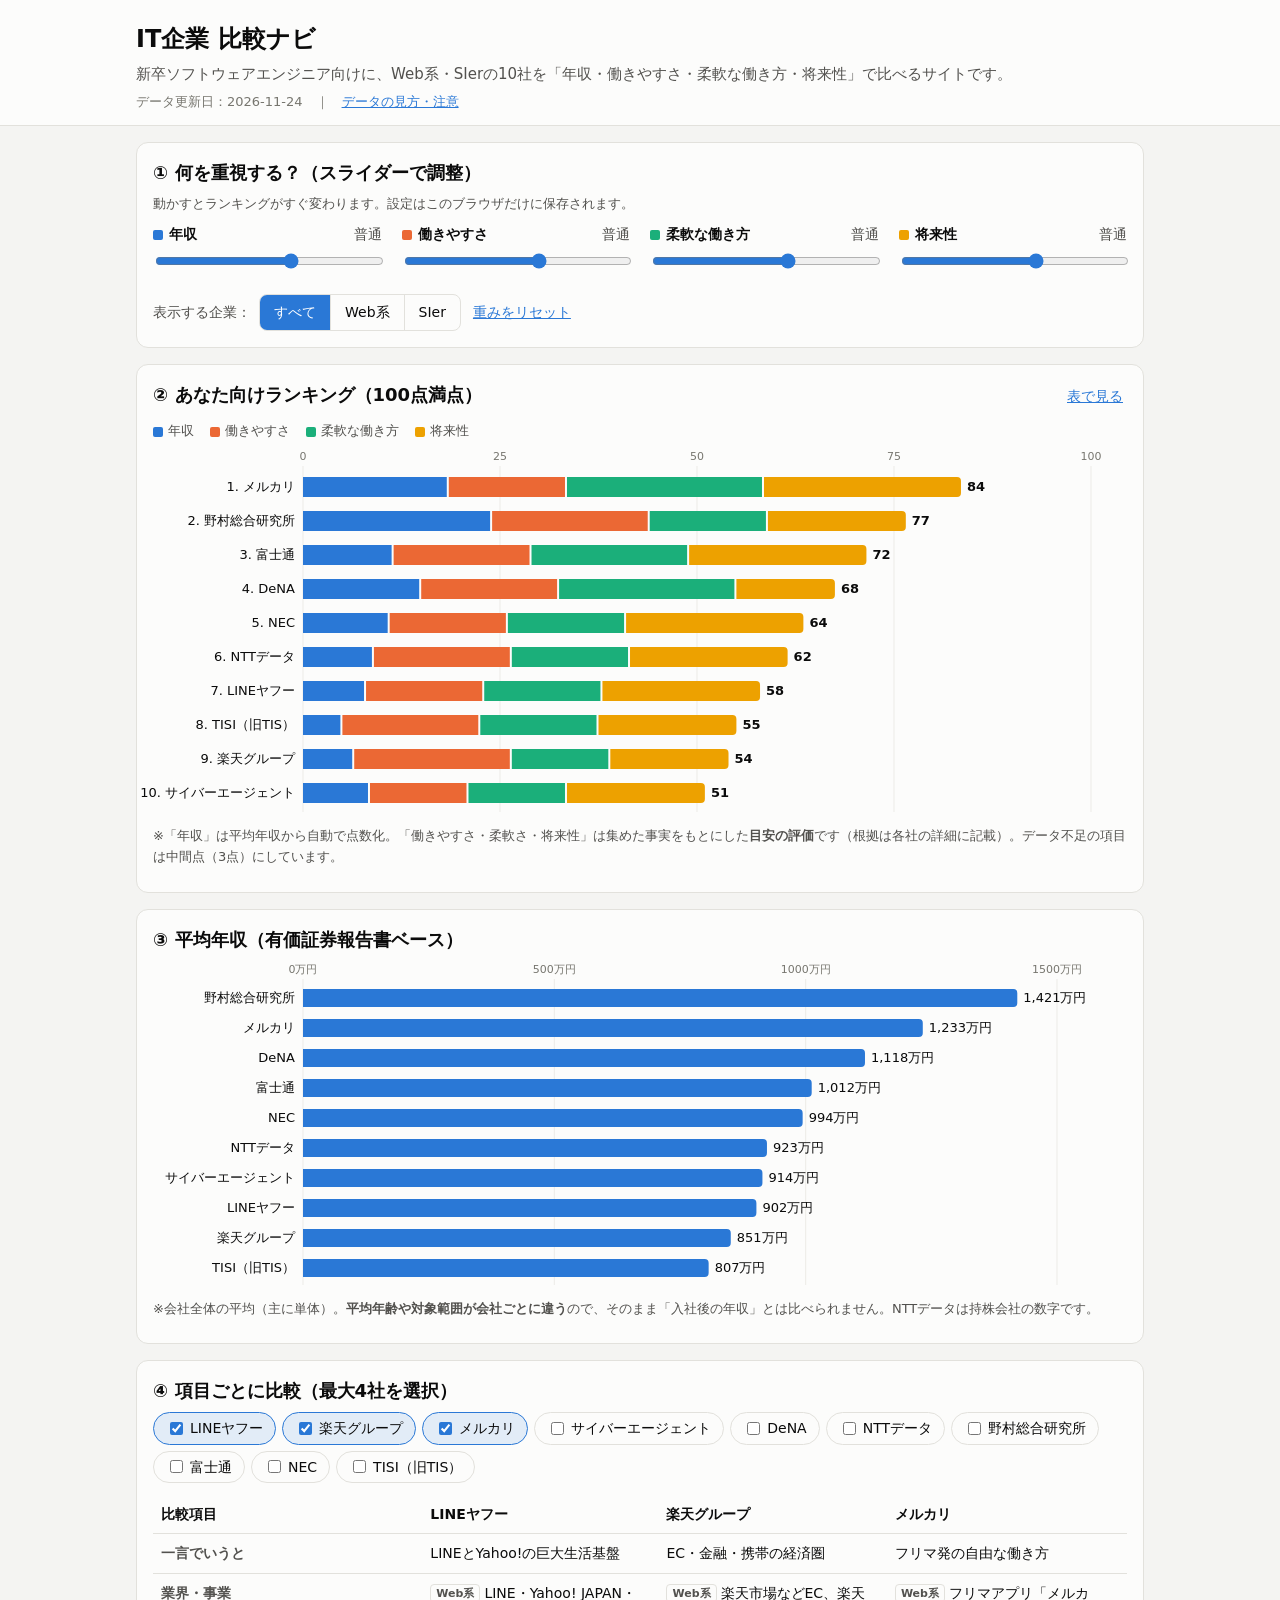
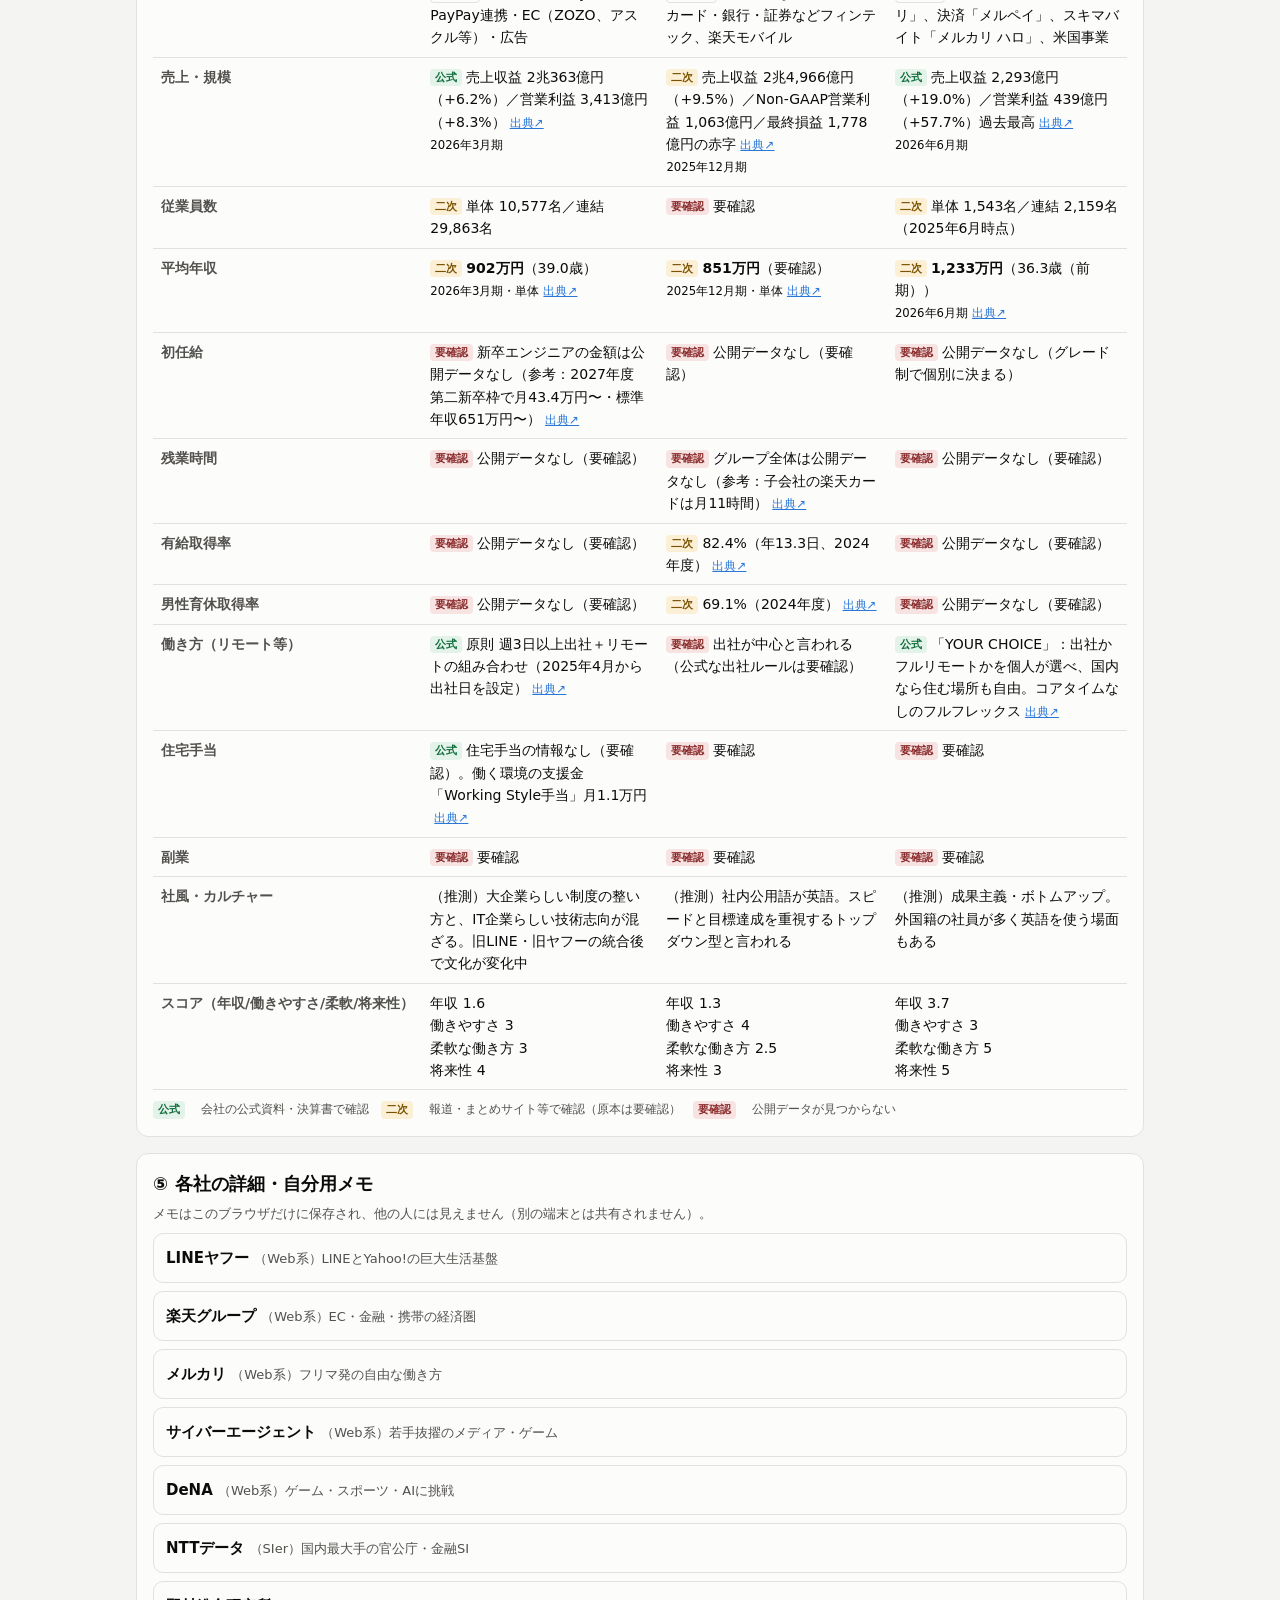
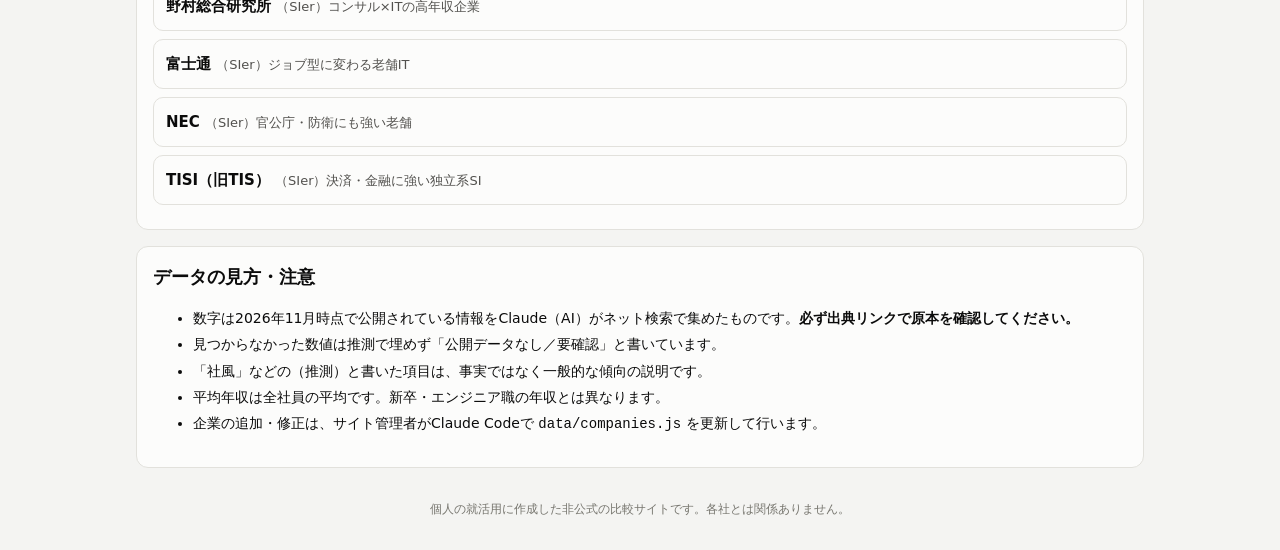
==== index.html @ 46dc37c7 "IT企業比較サイトを追加（10社の初期データ付き） Co-Authored-By: Claude Opus 5.5 <noreply@anthropic.com> Claude-Session: ht" ====
<!DOCTYPE html>
<html lang="ja">
<head>
<meta charset="UTF-8">
<meta name="viewport" content="width=device-width, initial-scale=1">
<meta name="robots" content="noindex, nofollow">
<title>IT企業 比較ナビ（新卒エンジニア向け）</title>
<link rel="stylesheet" href="style.css">
</head>
<body>
<div class="viz-root">
<header class="site-header">
  <div class="wrap">
    <h1>IT企業 比較ナビ</h1>
    <p class="lead">新卒ソフトウェアエンジニア向けに、Web系・SIerの10社を「年収・働きやすさ・柔軟な働き方・将来性」で比べるサイトです。</p>
    <p class="meta">データ更新日：<span id="updated"></span>　｜　<a href="#about">データの見方・注意</a></p>
  </div>
</header>

<main class="wrap">
  <!-- 重視項目 -->
  <section class="panel" aria-labelledby="h-weights">
    <h2 id="h-weights">① 何を重視する？（スライダーで調整）</h2>
    <p class="hint">動かすとランキングがすぐ変わります。設定はこのブラウザだけに保存されます。</p>
    <div class="controls">
      <div id="weights" class="weights"></div>
      <div class="filter-row">
        <span class="filter-label">表示する企業：</span>
        <div class="seg" role="group" aria-label="業界で絞り込み" id="typeFilter">
          <button data-type="all" aria-pressed="true">すべて</button>
          <button data-type="Web系" aria-pressed="false">Web系</button>
          <button data-type="SIer" aria-pressed="false">SIer</button>
        </div>
        <button id="resetWeights" class="link-btn">重みをリセット</button>
      </div>
    </div>
  </section>

  <!-- ランキング -->
  <section class="panel" aria-labelledby="h-rank">
    <div class="panel-head">
      <h2 id="h-rank">② あなた向けランキング（100点満点）</h2>
      <button class="link-btn" id="toggleRankTable" aria-expanded="false">表で見る</button>
    </div>
    <div class="legend" id="rankLegend"></div>
    <div id="rankChart" class="chart"></div>
    <div id="rankTable" class="table-scroll" hidden></div>
    <p class="note">※「年収」は平均年収から自動で点数化。「働きやすさ・柔軟さ・将来性」は集めた事実をもとにした<strong>目安の評価</strong>です（根拠は各社の詳細に記載）。データ不足の項目は中間点（3点）にしています。</p>
  </section>

  <!-- 平均年収グラフ -->
  <section class="panel" aria-labelledby="h-salary">
    <h2 id="h-salary">③ 平均年収（有価証券報告書ベース）</h2>
    <div id="salaryChart" class="chart"></div>
    <p class="note">※会社全体の平均（主に単体）。<strong>平均年齢や対象範囲が会社ごとに違う</strong>ので、そのまま「入社後の年収」とは比べられません。NTTデータは持株会社の数字です。</p>
  </section>

  <!-- 比較表 -->
  <section class="panel" aria-labelledby="h-compare">
    <h2 id="h-compare">④ 項目ごとに比較（最大4社を選択）</h2>
    <div id="picker" class="picker"></div>
    <div id="compareTable" class="table-scroll"></div>
    <div class="badges-legend">
      <span class="badge official">公式</span>会社の公式資料・決算書で確認
      <span class="badge secondary">二次</span>報道・まとめサイト等で確認（原本は要確認）
      <span class="badge unknown">要確認</span>公開データが見つからない
    </div>
  </section>

  <!-- 各社詳細 -->
  <section class="panel" aria-labelledby="h-detail">
    <h2 id="h-detail">⑤ 各社の詳細・自分用メモ</h2>
    <p class="hint">メモはこのブラウザだけに保存され、他の人には見えません（別の端末とは共有されません）。</p>
    <div id="details"></div>
  </section>

  <section class="panel" id="about" aria-labelledby="h-about">
    <h2 id="h-about">データの見方・注意</h2>
    <ul class="about-list">
      <li>数字は2026年11月時点で公開されている情報をClaude（AI）がネット検索で集めたものです。<strong>必ず出典リンクで原本を確認してください。</strong></li>
      <li>見つからなかった数値は推測で埋めず「公開データなし／要確認」と書いています。</li>
      <li>「社風」などの（推測）と書いた項目は、事実ではなく一般的な傾向の説明です。</li>
      <li>平均年収は全社員の平均です。新卒・エンジニア職の年収とは異なります。</li>
      <li>企業の追加・修正は、サイト管理者がClaude Codeで <code>data/companies.js</code> を更新して行います。</li>
    </ul>
  </section>
</main>

<footer class="site-footer"><div class="wrap">個人の就活用に作成した非公式の比較サイトです。各社とは関係ありません。</div></footer>
<div id="tooltip" class="tooltip" role="tooltip" hidden></div>
</div>
<script src="data/companies.js"></script>
<script src="app.js"></script>
</body>
</html>
---- style.css ----
.viz-root {
  color-scheme: light;
  --page: #f4f4f2;
  --surface-1: #fcfcfb;
  --border: #e2e1dc;
  --grid: #ecebe7;
  --text-primary: #0b0b0b;
  --text-secondary: #52514e;
  --text-muted: #77766f;
  --accent: #2a78d6;
  --series-1: #2a78d6;
  --series-2: #eb6834;
  --series-3: #1baf7a;
  --series-4: #eda100;
  --official: #0f6b3a; --official-bg: #e3f3e9;
  --secondary: #7a5200; --secondary-bg: #fbf0d6;
  --unknown: #8a2b2b; --unknown-bg: #f8e3e3;
}
@media (prefers-color-scheme: dark) {
  .viz-root {
    color-scheme: dark;
    --page: #121211;
    --surface-1: #1a1a19;
    --border: #33332f;
    --grid: #2a2a27;
    --text-primary: #f0efec;
    --text-secondary: #c3c2b7;
    --text-muted: #9a998f;
    --accent: #5598e7;
    --series-1: #3987e5;
    --series-2: #d95926;
    --series-3: #199e70;
    --series-4: #c98500;
    --official: #7fd6a3; --official-bg: #173323;
    --secondary: #f0c35e; --secondary-bg: #3a2e12;
    --unknown: #f09a9a; --unknown-bg: #3b1c1c;
  }
}
* { box-sizing: border-box; }
html, body { margin: 0; }
body { font-family: system-ui, -apple-system, "Hiragino Sans", "Noto Sans JP", "Yu Gothic", sans-serif; }
.viz-root { background: var(--page); color: var(--text-primary); min-height: 100vh; line-height: 1.6; font-size: 15px; }
a { color: var(--accent); }
.wrap { max-width: 1040px; margin: 0 auto; padding: 0 16px; }
.site-header { background: var(--surface-1); border-bottom: 1px solid var(--border); padding: 20px 0 12px; }
.site-header h1 { margin: 0 0 4px; font-size: 24px; }
.lead { margin: 0; color: var(--text-secondary); }
.meta { margin: 6px 0 0; font-size: 13px; color: var(--text-muted); }
.panel { background: var(--surface-1); border: 1px solid var(--border); border-radius: 12px; padding: 16px; margin: 16px 0; }
.panel h2 { font-size: 18px; margin: 0 0 6px; }
.panel-head { display: flex; justify-content: space-between; align-items: baseline; gap: 8px; flex-wrap: wrap; }
.hint, .note { font-size: 13px; color: var(--text-secondary); margin: 4px 0 8px; }
.note { margin-top: 10px; }

.weights { display: grid; grid-template-columns: repeat(auto-fit, minmax(210px, 1fr)); gap: 10px 20px; }
.weight label { display: flex; justify-content: space-between; font-size: 14px; font-weight: 600; }
.weight .swatch { display: inline-block; width: 10px; height: 10px; border-radius: 2px; margin-right: 6px; vertical-align: middle; }
.weight input[type=range] { width: 100%; accent-color: var(--accent); min-height: 28px; }
.weight output { color: var(--text-secondary); font-weight: 400; }
.filter-row { display: flex; align-items: center; flex-wrap: wrap; gap: 8px; margin-top: 12px; }
.filter-label { font-size: 14px; color: var(--text-secondary); }
.seg { display: inline-flex; border: 1px solid var(--border); border-radius: 8px; overflow: hidden; }
.seg button { border: 0; background: transparent; color: var(--text-primary); padding: 6px 14px; font: inherit; font-size: 14px; cursor: pointer; min-height: 32px; }
.seg button + button { border-left: 1px solid var(--border); }
.seg button[aria-pressed=true] { background: var(--accent); color: #fff; }
.link-btn { background: none; border: 0; color: var(--accent); font: inherit; font-size: 14px; cursor: pointer; text-decoration: underline; padding: 4px; }

.legend { display: flex; flex-wrap: wrap; gap: 4px 16px; font-size: 13px; color: var(--text-secondary); margin: 6px 0; }
.legend span i { display: inline-block; width: 10px; height: 10px; border-radius: 2px; margin-right: 5px; vertical-align: middle; }
.chart svg { display: block; width: 100%; height: auto; overflow: visible; }
.chart text { fill: var(--text-primary); font-size: 13px; }
.chart .muted { fill: var(--text-secondary); }
.chart .axis { fill: var(--text-muted); font-size: 11px; }
.chart .gridline { stroke: var(--grid); stroke-width: 1; }
.chart .hit { fill: transparent; cursor: default; }
.chart .row:hover .hit, .chart .row.active .hit { fill: var(--grid); opacity: .6; }

.tooltip { position: fixed; z-index: 10; pointer-events: none; background: var(--surface-1); color: var(--text-primary); border: 1px solid var(--border); border-radius: 8px; padding: 8px 10px; font-size: 13px; box-shadow: 0 4px 16px rgba(0,0,0,.15); max-width: 280px; }
.tooltip .t-title { font-weight: 700; margin-bottom: 4px; }
.tooltip .t-row { display: flex; justify-content: space-between; gap: 14px; }
.tooltip .t-row i { display: inline-block; width: 8px; height: 8px; border-radius: 2px; margin-right: 5px; }

.table-scroll { overflow-x: auto; -webkit-overflow-scrolling: touch; }
table { border-collapse: collapse; width: 100%; font-size: 14px; }
th, td { border-bottom: 1px solid var(--border); padding: 8px; text-align: left; vertical-align: top; }
thead th { position: sticky; top: 0; background: var(--surface-1); }
th[scope=row] { white-space: nowrap; color: var(--text-secondary); font-weight: 600; background: var(--surface-1); position: sticky; left: 0; }
.compare-table td { min-width: 180px; }
td.num { text-align: right; font-variant-numeric: tabular-nums; }

.picker { display: flex; flex-wrap: wrap; gap: 6px; margin: 6px 0 12px; }
.picker label { border: 1px solid var(--border); border-radius: 999px; padding: 4px 12px; font-size: 14px; cursor: pointer; user-select: none; min-height: 32px; display: inline-flex; align-items: center; gap: 4px; }
.picker input { accent-color: var(--accent); }
.picker label.on { border-color: var(--accent); background: color-mix(in srgb, var(--accent) 12%, transparent); }

.badge { display: inline-block; font-size: 11px; font-weight: 700; border-radius: 4px; padding: 0 5px; margin-right: 4px; vertical-align: 1px; white-space: nowrap; }
.badge.official { color: var(--official); background: var(--official-bg); }
.badge.secondary { color: var(--secondary); background: var(--secondary-bg); }
.badge.type { color: var(--text-secondary); border: 1px solid var(--border); }
.badge.unknown { color: var(--unknown); background: var(--unknown-bg); }
.badges-legend { font-size: 12px; color: var(--text-secondary); margin-top: 10px; display: flex; flex-wrap: wrap; gap: 4px 12px; align-items: center; }
.src { font-size: 12px; margin-left: 4px; white-space: nowrap; }

details.company { border: 1px solid var(--border); border-radius: 10px; margin: 8px 0; }
details.company summary { cursor: pointer; padding: 12px; font-weight: 700; display: flex; justify-content: space-between; gap: 8px; flex-wrap: wrap; }
details.company summary .sub { font-weight: 400; color: var(--text-secondary); font-size: 13px; }
.company-body { padding: 0 12px 12px; }
.company-body h3 { font-size: 15px; margin: 12px 0 4px; }
.company-body dl { display: grid; grid-template-columns: 9em 1fr; gap: 4px 12px; margin: 0; font-size: 14px; }
.company-body dt { color: var(--text-secondary); font-weight: 600; }
.company-body dd { margin: 0; }
.score-reasons li { font-size: 14px; }
.memo textarea { width: 100%; min-height: 90px; font: inherit; font-size: 14px; padding: 8px; border-radius: 8px; border: 1px solid var(--border); background: var(--page); color: var(--text-primary); }
.memo .saved { font-size: 12px; color: var(--text-muted); }
.memo select { font: inherit; font-size: 14px; padding: 4px; border-radius: 6px; border: 1px solid var(--border); background: var(--page); color: var(--text-primary); margin-bottom: 6px; }
.about-list li { margin: 4px 0; font-size: 14px; }
.site-footer { color: var(--text-muted); font-size: 12px; padding: 16px 0 32px; text-align: center; }
@media (max-width: 600px) {
  .company-body dl { grid-template-columns: 1fr; }
  .company-body dt { margin-top: 6px; }
  .site-header h1 { font-size: 20px; }
  th[scope=row] { white-space: normal; width: 5.5em; min-width: 5.5em; font-size: 13px; }
  .compare-table td { min-width: 150px; font-size: 13px; }
  .panel { padding: 12px; }
}
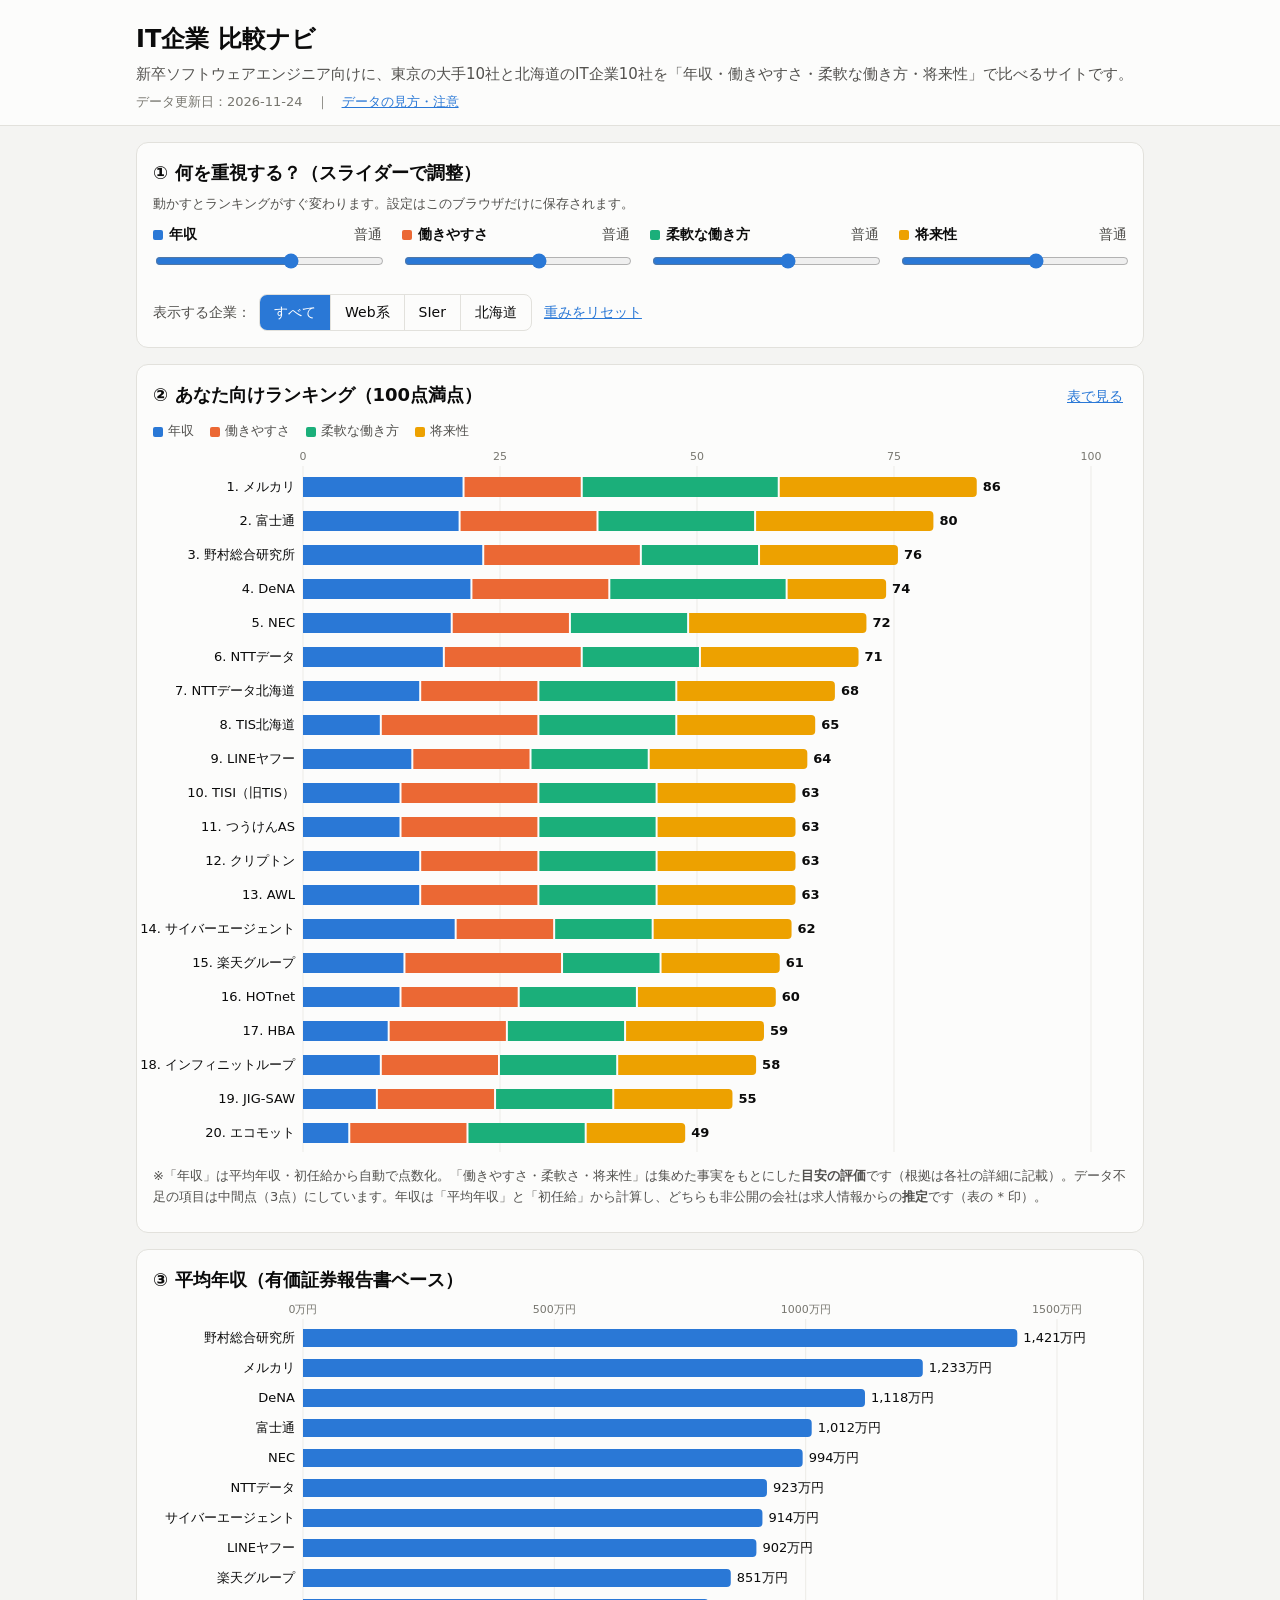
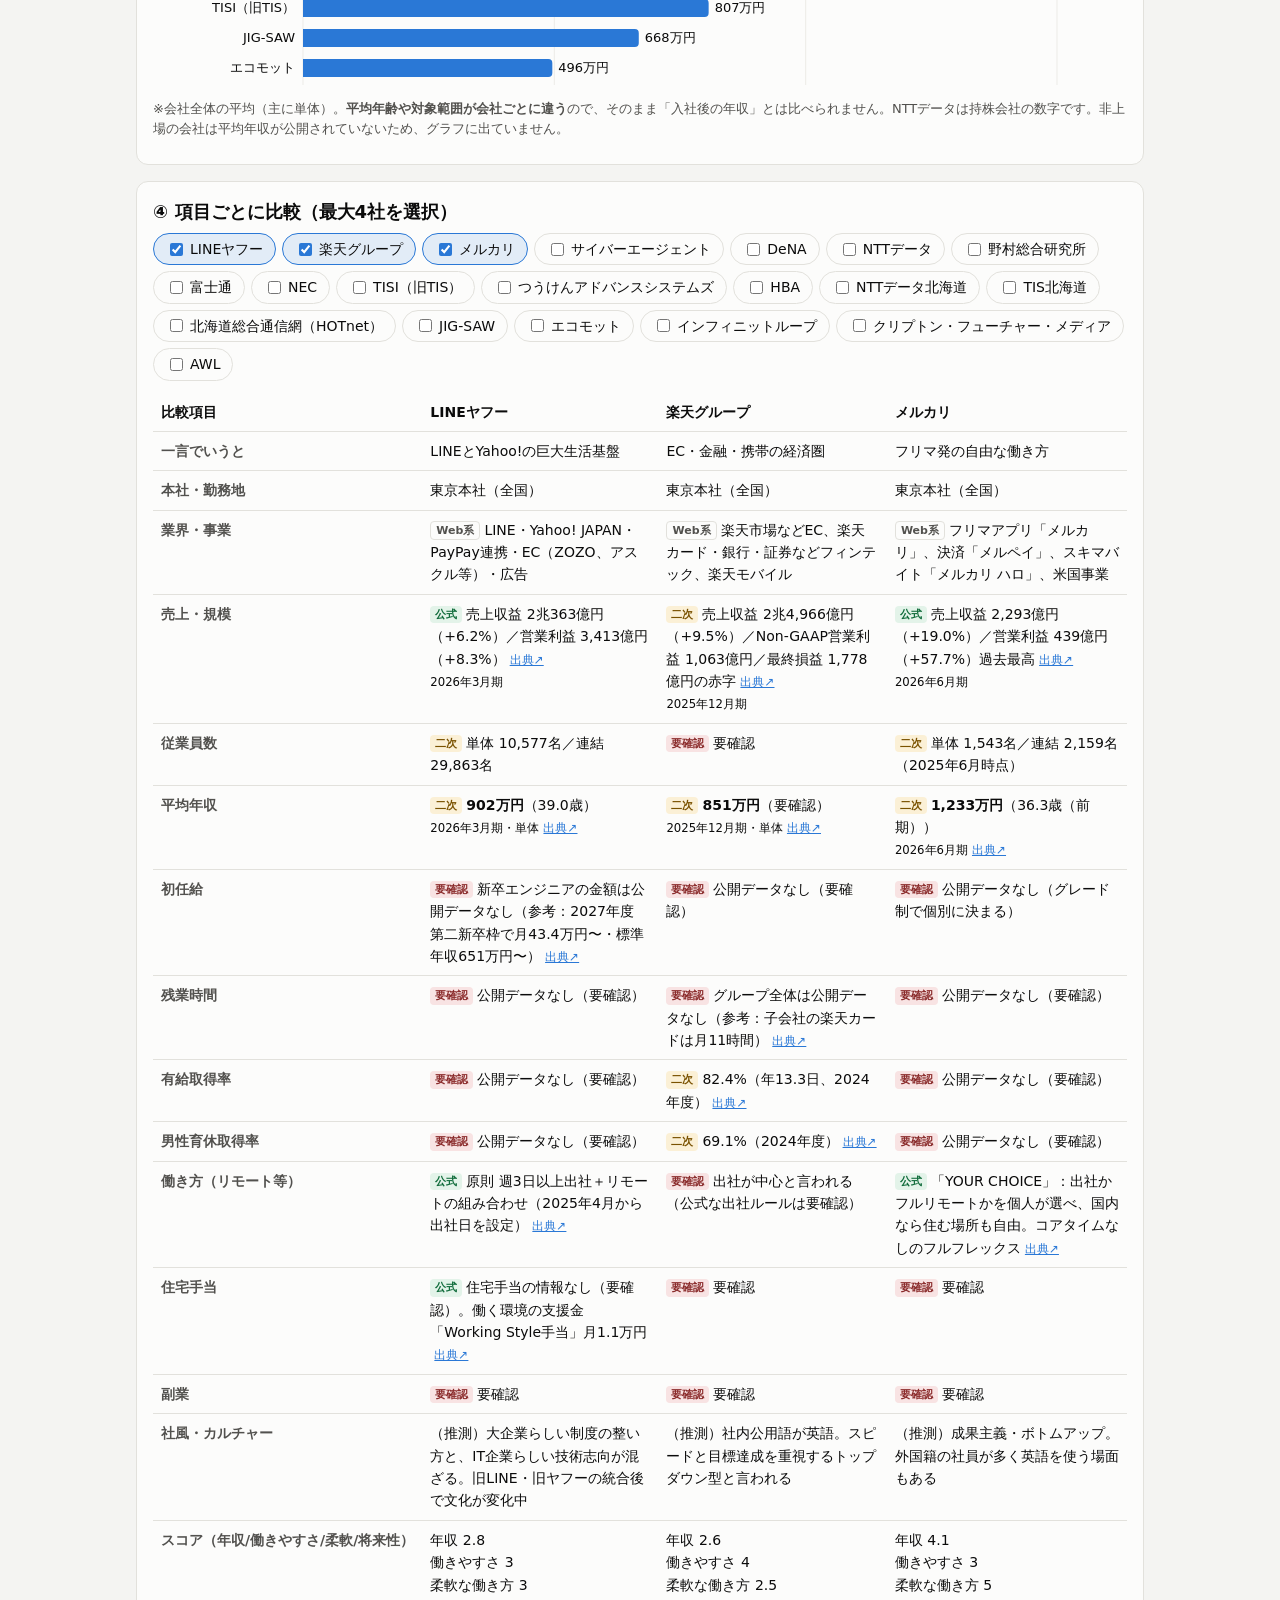
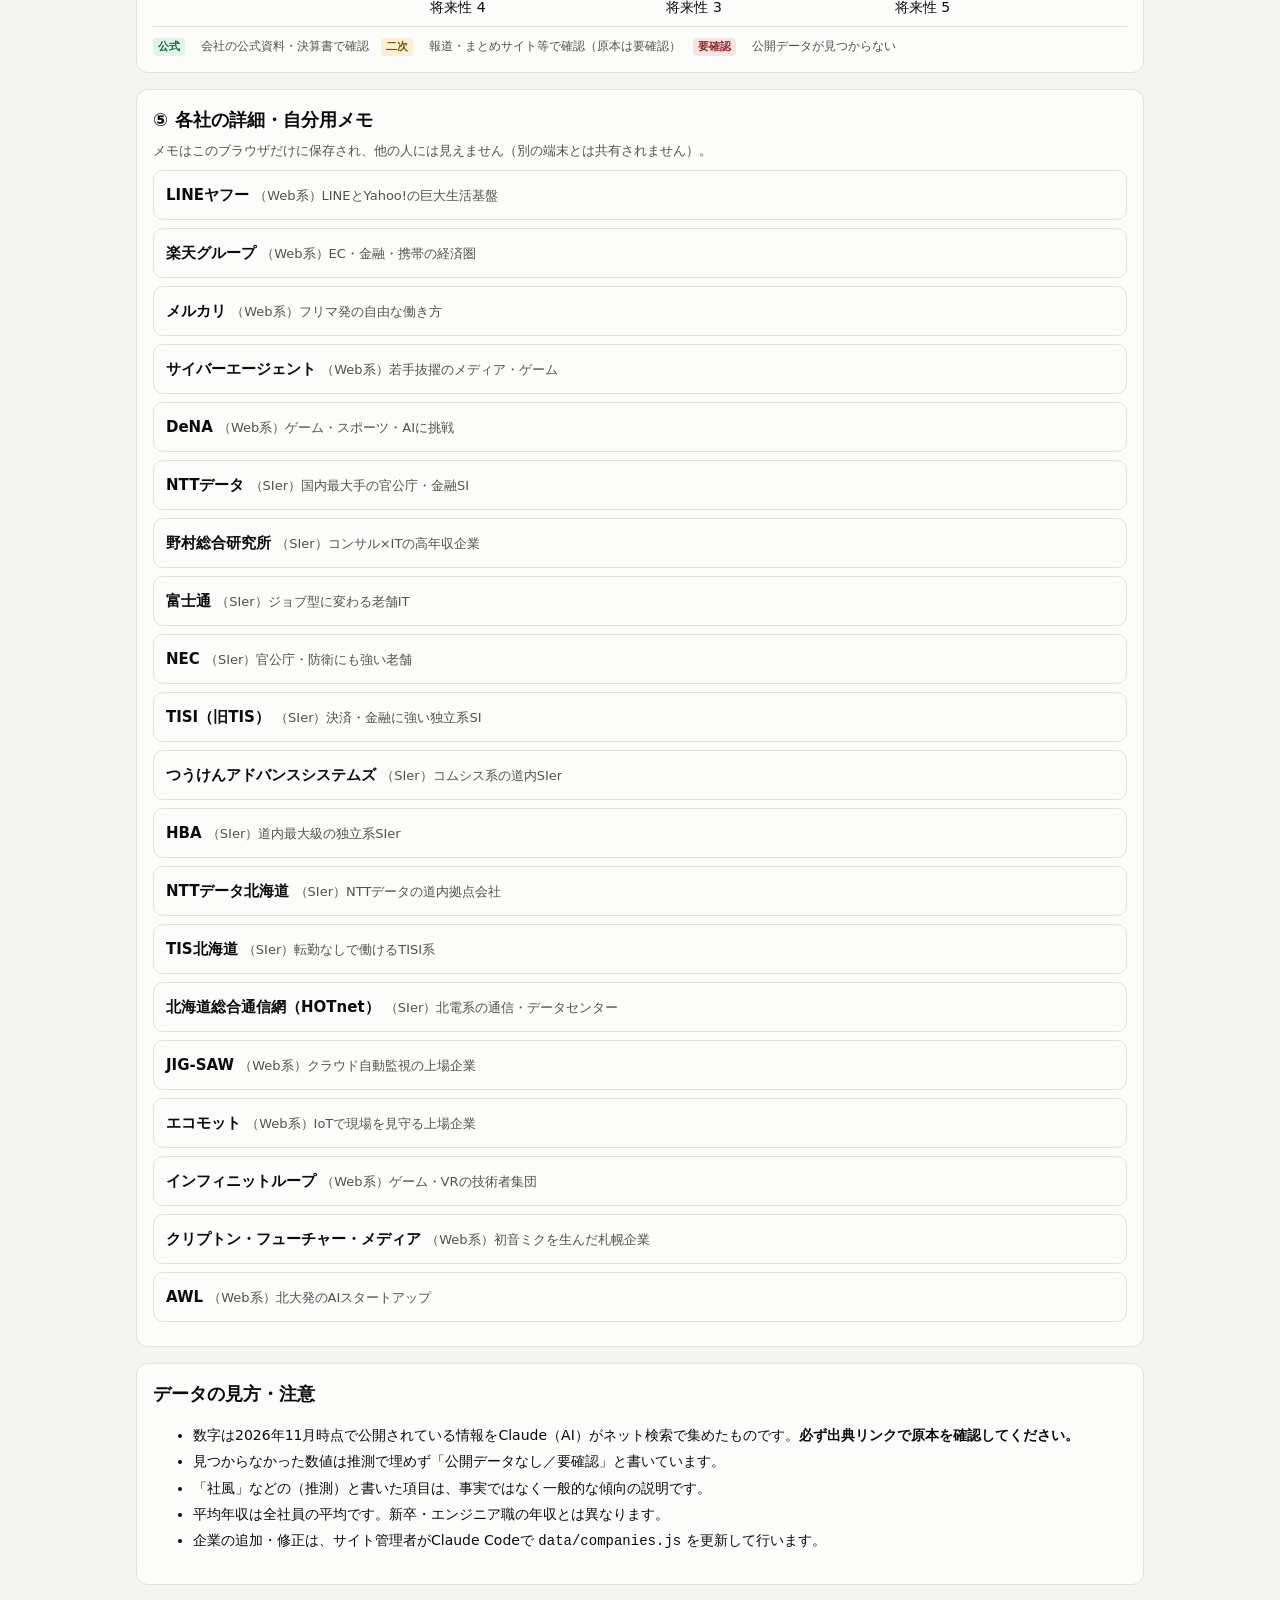
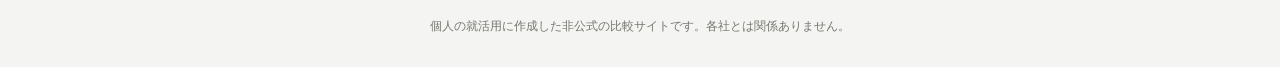
==== commit 9f012a91: "北海道のIT企業10社を追加し、北海道の絞り込みを追加 - つうけんアドバンスシステムズ、HBA、NTTデータ北海道、TIS北海道、HOTnet、   JIG-SAW、エコモット、インフィニットループ" ====
--- a/index.html
+++ b/index.html
@@ -4,7 +4,7 @@
 <meta charset="UTF-8">
 <meta name="viewport" content="width=device-width, initial-scale=1">
 <meta name="robots" content="noindex, nofollow">
-<title>IT企業 比較ナビ（新卒エンジニア向け）</title>
+<title>IT企業 比較ナビ（新卒エンジニア向け・北海道対応）</title>
 <link rel="stylesheet" href="style.css">
 </head>
 <body>
@@ -12,7 +12,7 @@
 <header class="site-header">
   <div class="wrap">
     <h1>IT企業 比較ナビ</h1>
-    <p class="lead">新卒ソフトウェアエンジニア向けに、Web系・SIerの10社を「年収・働きやすさ・柔軟な働き方・将来性」で比べるサイトです。</p>
+    <p class="lead">新卒ソフトウェアエンジニア向けに、東京の大手10社と北海道のIT企業10社を「年収・働きやすさ・柔軟な働き方・将来性」で比べるサイトです。</p>
     <p class="meta">データ更新日：<span id="updated"></span>　｜　<a href="#about">データの見方・注意</a></p>
   </div>
 </header>
@@ -30,6 +30,7 @@
           <button data-type="all" aria-pressed="true">すべて</button>
           <button data-type="Web系" aria-pressed="false">Web系</button>
           <button data-type="SIer" aria-pressed="false">SIer</button>
+          <button data-type="北海道" aria-pressed="false">北海道</button>
         </div>
         <button id="resetWeights" class="link-btn">重みをリセット</button>
       </div>
@@ -45,14 +46,14 @@
     <div class="legend" id="rankLegend"></div>
     <div id="rankChart" class="chart"></div>
     <div id="rankTable" class="table-scroll" hidden></div>
-    <p class="note">※「年収」は平均年収から自動で点数化。「働きやすさ・柔軟さ・将来性」は集めた事実をもとにした<strong>目安の評価</strong>です（根拠は各社の詳細に記載）。データ不足の項目は中間点（3点）にしています。</p>
+    <p class="note">※「年収」は平均年収・初任給から自動で点数化。「働きやすさ・柔軟さ・将来性」は集めた事実をもとにした<strong>目安の評価</strong>です（根拠は各社の詳細に記載）。データ不足の項目は中間点（3点）にしています。年収は「平均年収」と「初任給」から計算し、どちらも非公開の会社は求人情報からの<strong>推定</strong>です（表の * 印）。</p>
   </section>
 
   <!-- 平均年収グラフ -->
   <section class="panel" aria-labelledby="h-salary">
     <h2 id="h-salary">③ 平均年収（有価証券報告書ベース）</h2>
     <div id="salaryChart" class="chart"></div>
-    <p class="note">※会社全体の平均（主に単体）。<strong>平均年齢や対象範囲が会社ごとに違う</strong>ので、そのまま「入社後の年収」とは比べられません。NTTデータは持株会社の数字です。</p>
+    <p class="note">※会社全体の平均（主に単体）。<strong>平均年齢や対象範囲が会社ごとに違う</strong>ので、そのまま「入社後の年収」とは比べられません。NTTデータは持株会社の数字です。非上場の会社は平均年収が公開されていないため、グラフに出ていません。</p>
   </section>
 
   <!-- 比較表 -->
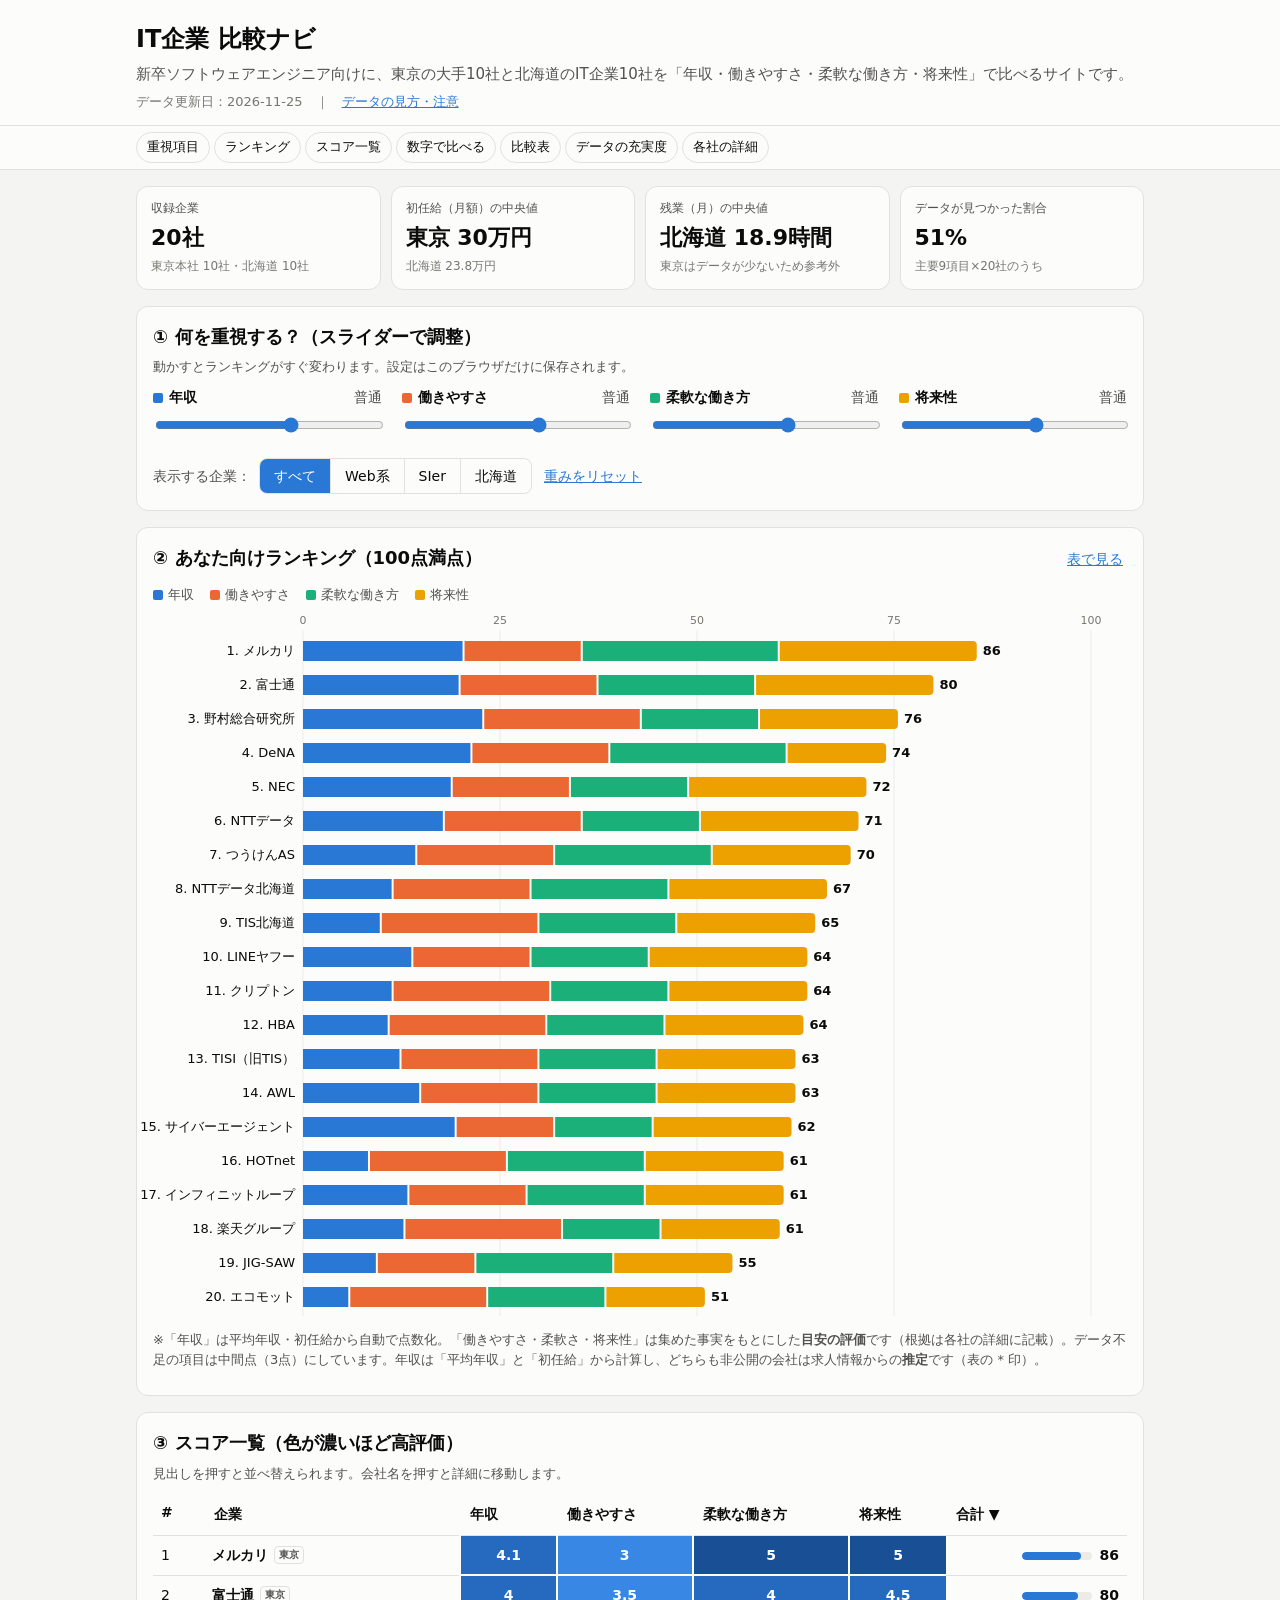
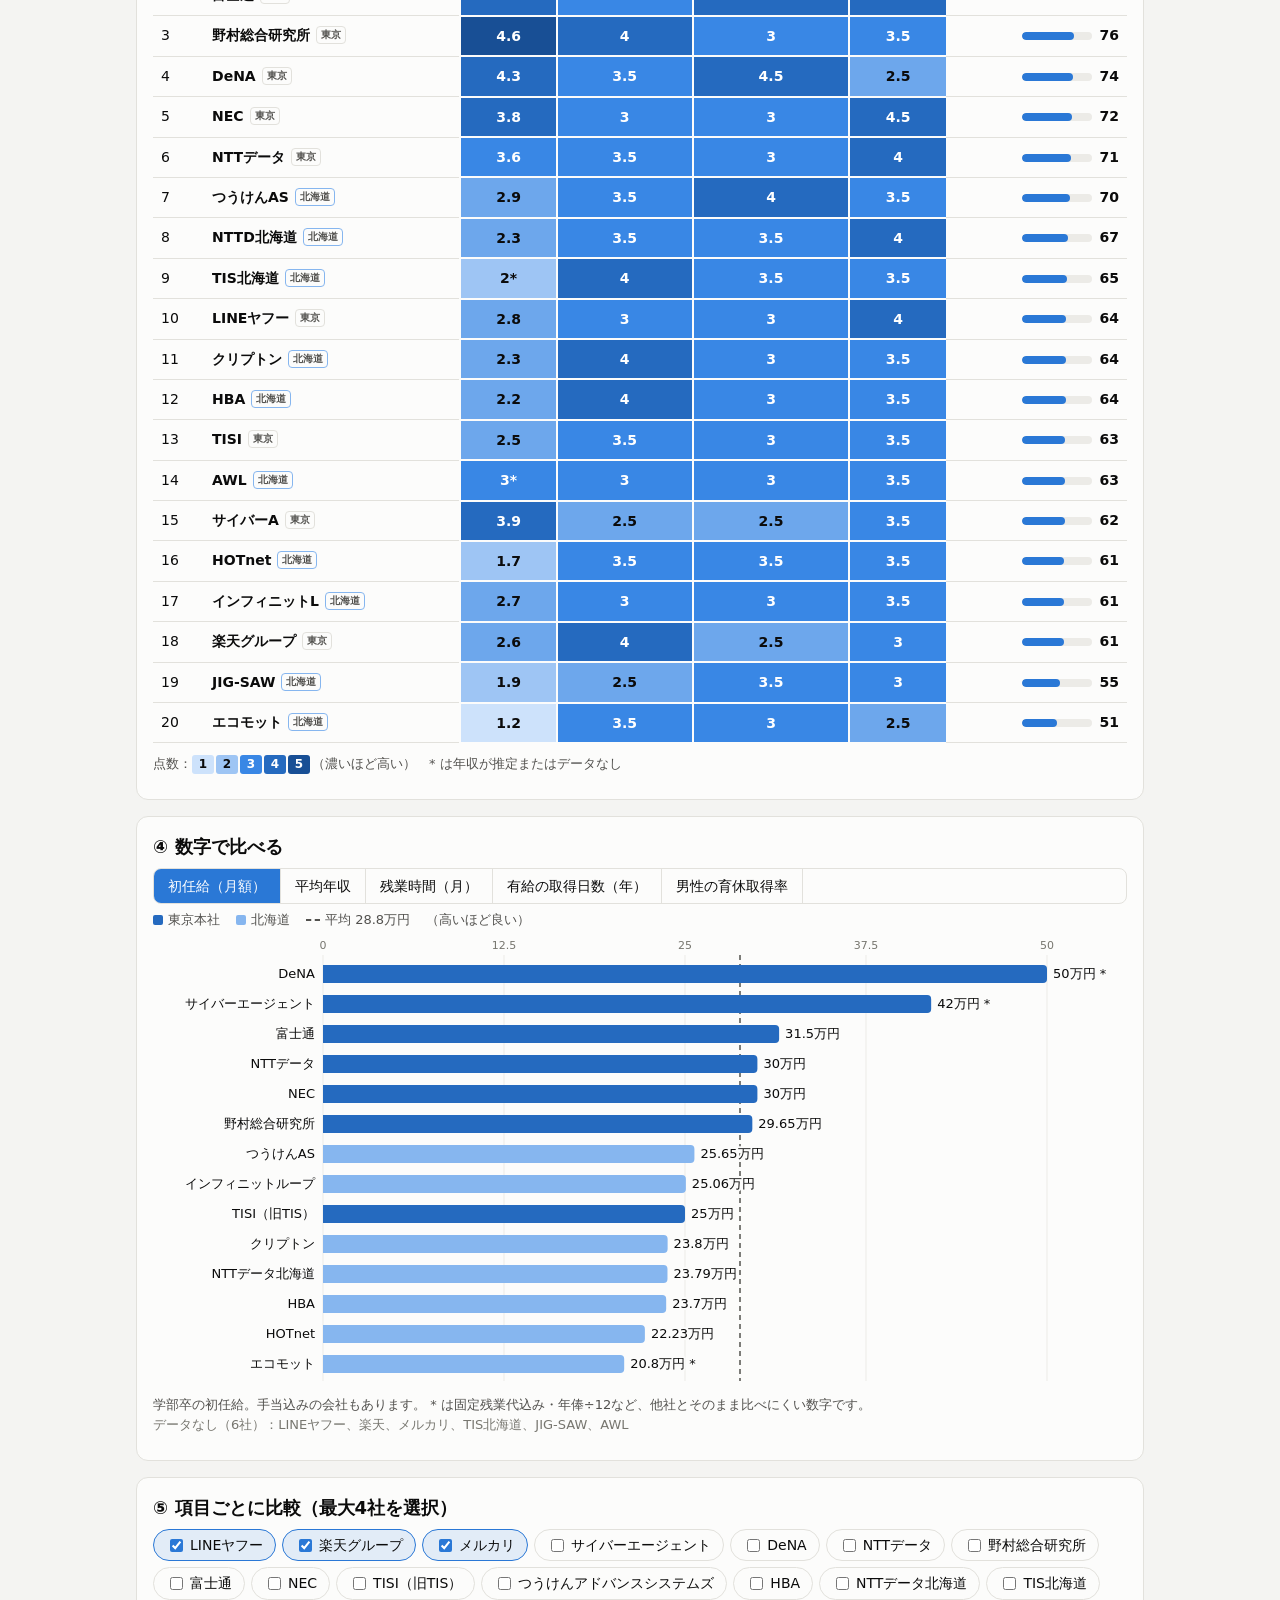
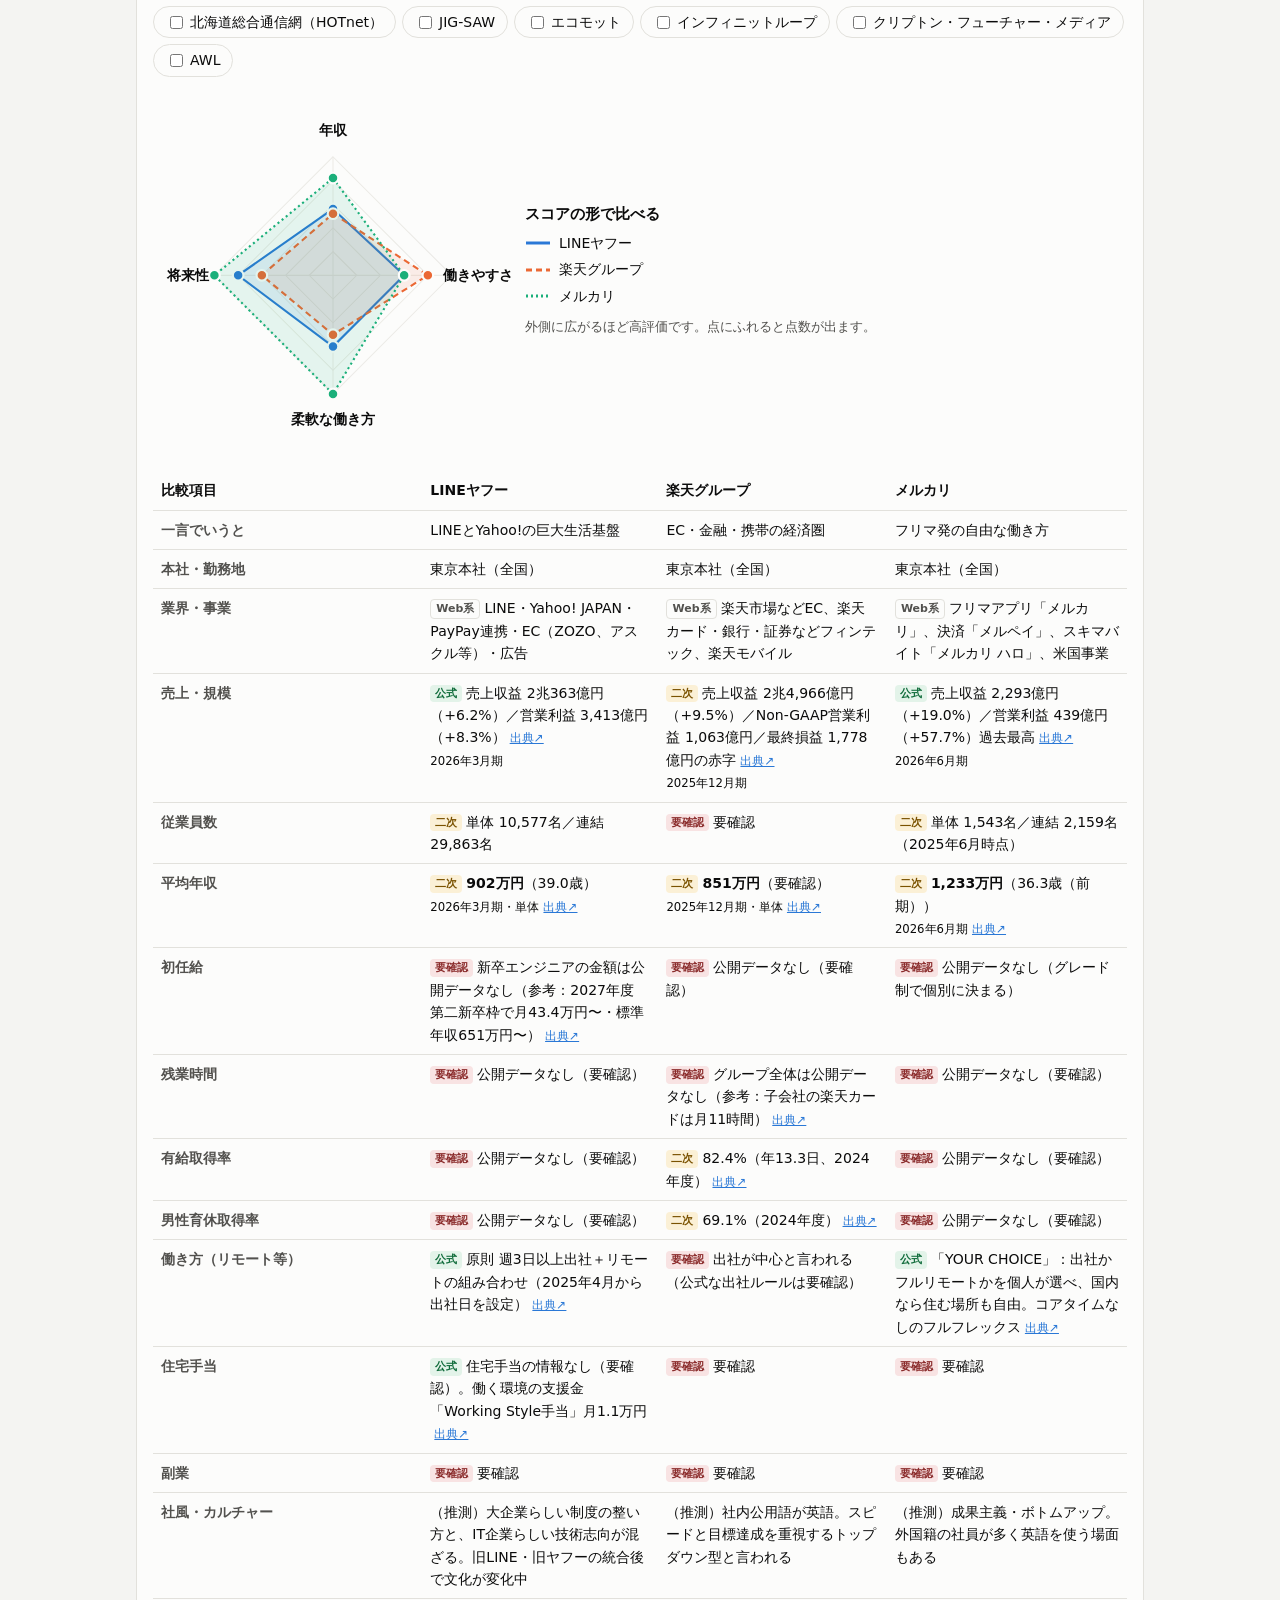
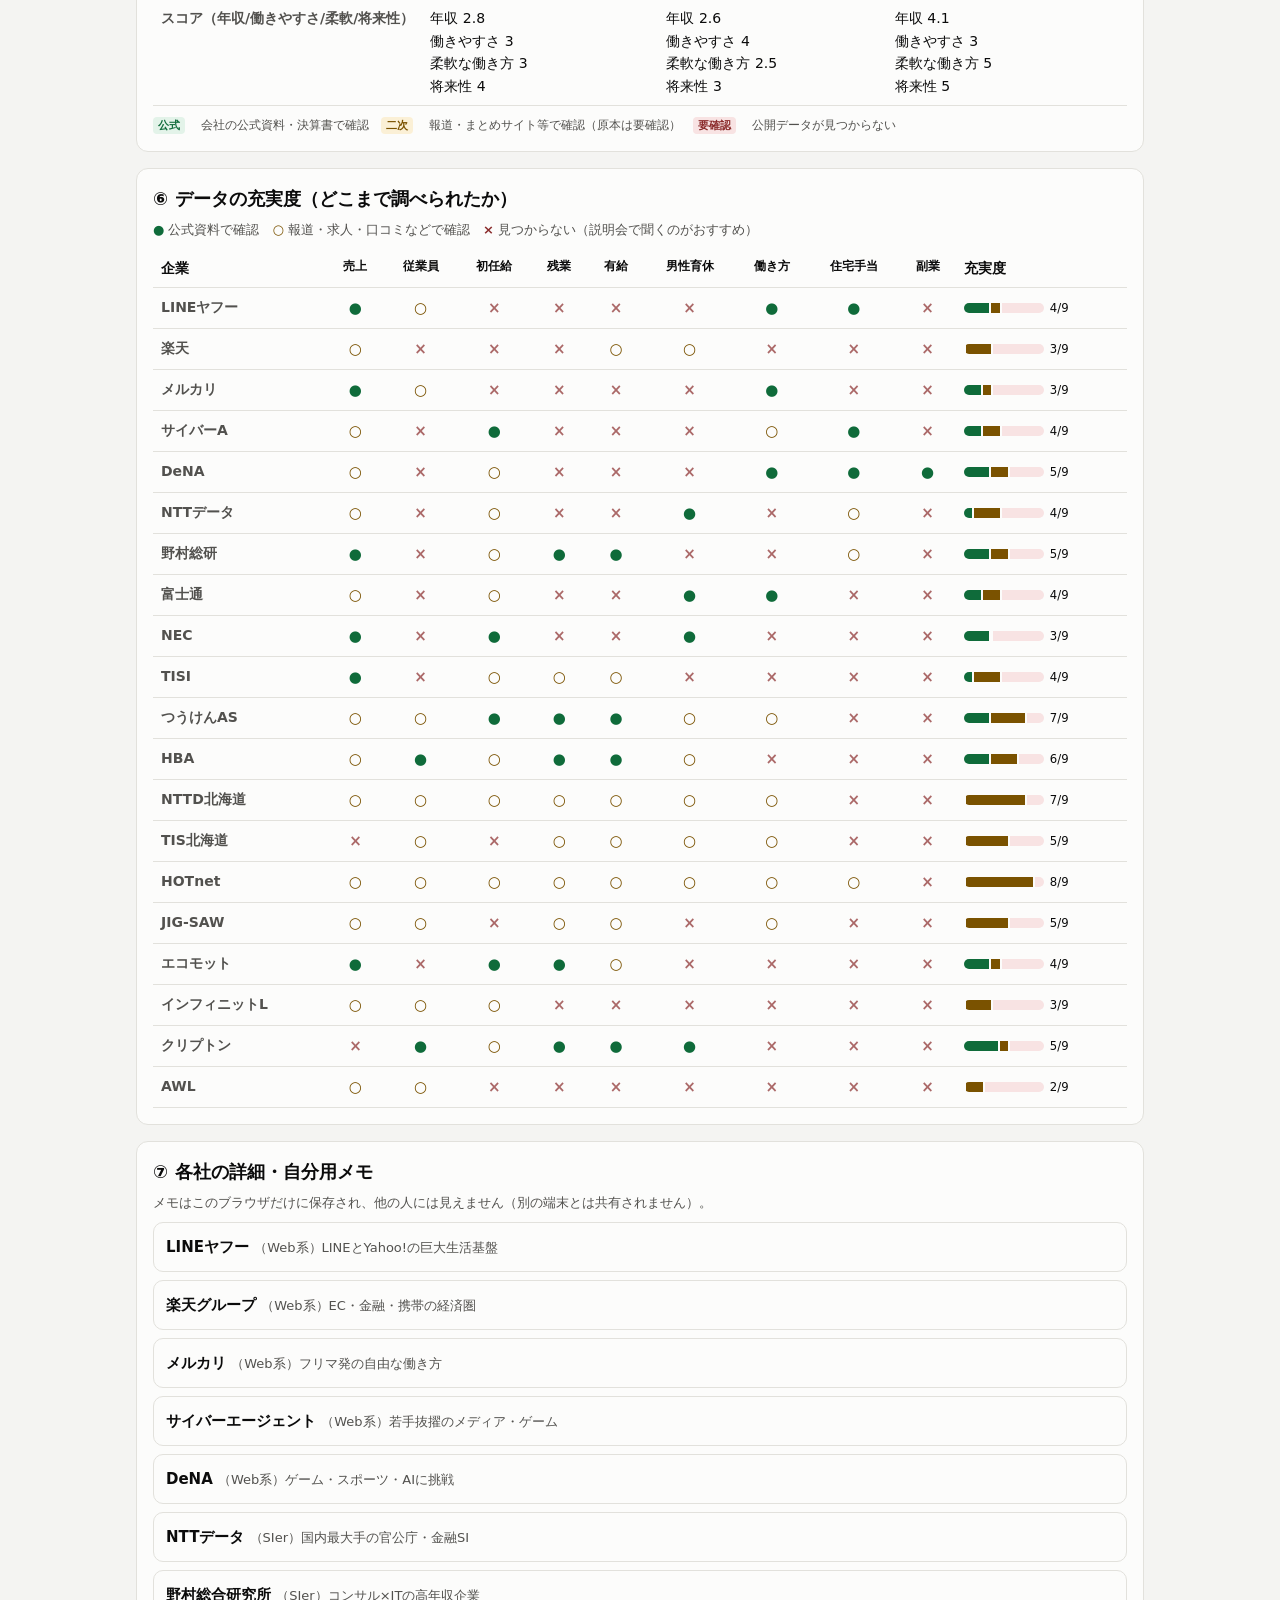
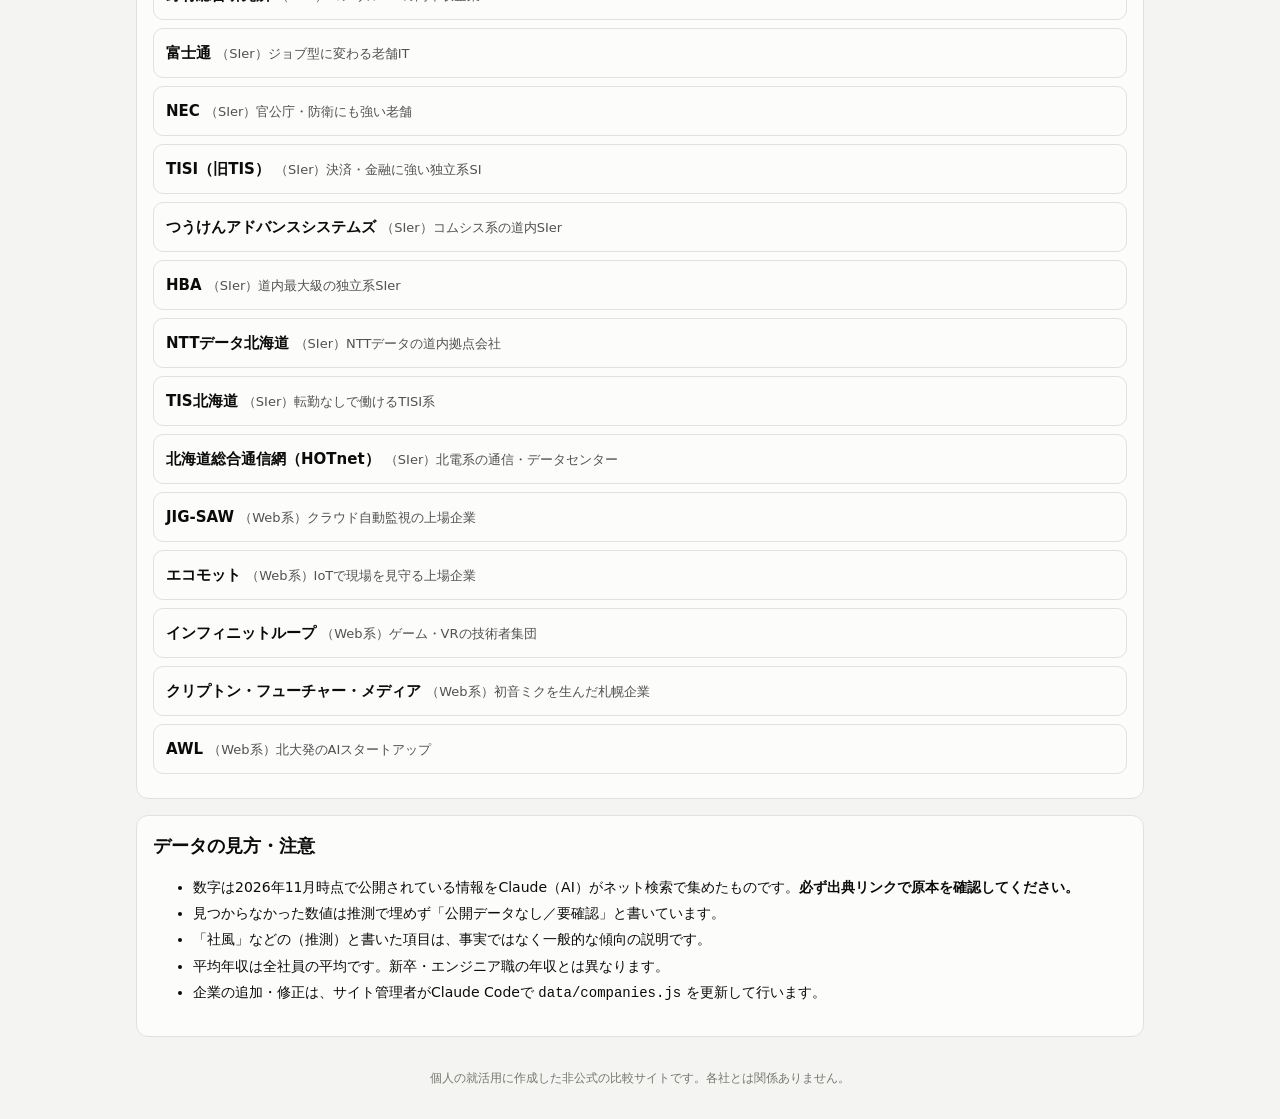
==== commit 998cd2e7: "グラフと表を追加して見やすく改善 - 概要の数字（タイル）、スコア一覧（色付き表・並べ替え可） - 数字で比べる（初任給・平均年収・残業・有給・男性育休を切り替える棒グラフ） - 選んだ会社のレーダー" ====
--- a/index.html
+++ b/index.html
@@ -17,7 +17,11 @@
   </div>
 </header>
 
+<nav class="jump" aria-label="ページ内の移動"><div class="wrap">
+  <a href="#h-weights">重視項目</a><a href="#h-rank">ランキング</a><a href="#h-heat">スコア一覧</a><a href="#h-metric">数字で比べる</a><a href="#h-compare">比較表</a><a href="#h-coverage">データの充実度</a><a href="#h-detail">各社の詳細</a>
+</div></nav>
 <main class="wrap">
+  <section class="kpis" id="kpis" aria-label="全体の数字"></section>
   <!-- 重視項目 -->
   <section class="panel" aria-labelledby="h-weights">
     <h2 id="h-weights">① 何を重視する？（スライダーで調整）</h2>
@@ -49,17 +53,32 @@
     <p class="note">※「年収」は平均年収・初任給から自動で点数化。「働きやすさ・柔軟さ・将来性」は集めた事実をもとにした<strong>目安の評価</strong>です（根拠は各社の詳細に記載）。データ不足の項目は中間点（3点）にしています。年収は「平均年収」と「初任給」から計算し、どちらも非公開の会社は求人情報からの<strong>推定</strong>です（表の * 印）。</p>
   </section>
 
-  <!-- 平均年収グラフ -->
-  <section class="panel" aria-labelledby="h-salary">
-    <h2 id="h-salary">③ 平均年収（有価証券報告書ベース）</h2>
-    <div id="salaryChart" class="chart"></div>
-    <p class="note">※会社全体の平均（主に単体）。<strong>平均年齢や対象範囲が会社ごとに違う</strong>ので、そのまま「入社後の年収」とは比べられません。NTTデータは持株会社の数字です。非上場の会社は平均年収が公開されていないため、グラフに出ていません。</p>
+  <!-- スコア一覧 -->
+  <section class="panel" aria-labelledby="h-heat">
+    <h2 id="h-heat">③ スコア一覧（色が濃いほど高評価）</h2>
+    <p class="hint">見出しを押すと並べ替えられます。会社名を押すと詳細に移動します。</p>
+    <div id="heatTable" class="table-scroll"></div>
+    <p class="note" id="heatLegend"></p>
+  </section>
+
+  <!-- 指標グラフ -->
+  <section class="panel" aria-labelledby="h-metric">
+    <h2 id="h-metric">④ 数字で比べる</h2>
+    <div class="seg seg-wrap" role="group" aria-label="比べる数字" id="metricTabs"></div>
+    <div class="legend" id="metricMeta"></div>
+    <div id="metricChart" class="chart"></div>
+    <p class="note" id="metricNote"></p>
   </section>
 
   <!-- 比較表 -->
   <section class="panel" aria-labelledby="h-compare">
-    <h2 id="h-compare">④ 項目ごとに比較（最大4社を選択）</h2>
+    <h2 id="h-compare">⑤ 項目ごとに比較（最大4社を選択）</h2>
     <div id="picker" class="picker"></div>
+    <div class="radar-wrap">
+      <div id="radar" class="chart radar"></div>
+      <div><h3 class="sub-h">スコアの形で比べる</h3><div class="legend legend-col" id="radarLegend"></div>
+      <p class="note">外側に広がるほど高評価です。点にふれると点数が出ます。</p></div>
+    </div>
     <div id="compareTable" class="table-scroll"></div>
     <div class="badges-legend">
       <span class="badge official">公式</span>会社の公式資料・決算書で確認
@@ -68,9 +87,16 @@
     </div>
   </section>
 
+  <!-- データの充実度 -->
+  <section class="panel" aria-labelledby="h-coverage">
+    <h2 id="h-coverage">⑥ データの充実度（どこまで調べられたか）</h2>
+    <p class="hint"><span class="cov-k official">●</span> 公式資料で確認　<span class="cov-k secondary">○</span> 報道・求人・口コミなどで確認　<span class="cov-k unknown">×</span> 見つからない（説明会で聞くのがおすすめ）</p>
+    <div id="coverage" class="table-scroll"></div>
+  </section>
+
   <!-- 各社詳細 -->
   <section class="panel" aria-labelledby="h-detail">
-    <h2 id="h-detail">⑤ 各社の詳細・自分用メモ</h2>
+    <h2 id="h-detail">⑦ 各社の詳細・自分用メモ</h2>
     <p class="hint">メモはこのブラウザだけに保存され、他の人には見えません（別の端末とは共有されません）。</p>
     <div id="details"></div>
   </section>
@@ -92,5 +118,6 @@
 </div>
 <script src="data/companies.js"></script>
 <script src="app.js"></script>
+<script src="extras.js"></script>
 </body>
 </html>
--- a/style.css
+++ b/style.css
@@ -119,7 +119,97 @@
   .company-body dl { grid-template-columns: 1fr; }
   .company-body dt { margin-top: 6px; }
   .site-header h1 { font-size: 20px; }
-  th[scope=row] { white-space: normal; width: 5.5em; min-width: 5.5em; font-size: 13px; }
+  .compare-table th[scope=row] { white-space: normal; width: 5.5em; min-width: 5.5em; font-size: 13px; }
   .compare-table td { min-width: 150px; font-size: 13px; }
   .panel { padding: 12px; }
 }
+
+/* ===== 追加：グラフと表 ===== */
+.viz-root { --region-tokyo: #256abf; --region-hokkaido: #86b6ef; --avg: #52514e; }
+@media (prefers-color-scheme: dark) { .viz-root { --region-tokyo: #5598e7; --region-hokkaido: #b7d3f6; --avg: #c3c2b7; } }
+.jump { position: sticky; top: 0; z-index: 5; background: var(--surface-1); border-bottom: 1px solid var(--border); }
+.jump .wrap { display: flex; gap: 4px; overflow-x: auto; white-space: nowrap; padding-top: 6px; padding-bottom: 6px; -webkit-overflow-scrolling: touch; }
+.jump a { text-decoration: none; font-size: 13px; padding: 4px 10px; border-radius: 999px; border: 1px solid var(--border); color: var(--text-primary); }
+.jump a:hover { border-color: var(--accent); }
+section[aria-labelledby] { scroll-margin-top: 48px; }
+.panel h2 { scroll-margin-top: 52px; }
+
+.kpis { display: grid; grid-template-columns: repeat(auto-fit, minmax(200px, 1fr)); gap: 10px; margin: 16px 0; }
+.kpi { background: var(--surface-1); border: 1px solid var(--border); border-radius: 12px; padding: 12px 14px; }
+.kpi-k { font-size: 12px; color: var(--text-secondary); }
+.kpi-v { font-size: 22px; font-weight: 700; margin: 2px 0; font-variant-numeric: tabular-nums; }
+.kpi-s { font-size: 12px; color: var(--text-muted); }
+
+.heat-table th[scope=row] { white-space: nowrap; }
+.heat-table td.heat { text-align: center; font-weight: 700; font-variant-numeric: tabular-nums; min-width: 64px; border-bottom: 2px solid var(--surface-1); border-left: 2px solid var(--surface-1); }
+.heat-table td.total { min-width: 120px; white-space: nowrap; }
+.mini-bar { display: inline-block; width: 70px; height: 8px; background: var(--grid); border-radius: 4px; margin-right: 8px; vertical-align: middle; overflow: hidden; }
+.mini-bar i { display: block; height: 100%; background: var(--accent); border-radius: 4px; }
+button.sort { background: none; border: 0; font: inherit; font-weight: 700; color: var(--text-primary); cursor: pointer; padding: 2px; white-space: nowrap; }
+.link-btn.plain { text-decoration: none; color: var(--text-primary); font-weight: 700; padding: 0; text-align: left; }
+.link-btn.plain:hover { text-decoration: underline; }
+.region-tag { display: inline-block; font-size: 10px; font-weight: 700; border-radius: 4px; padding: 0 4px; margin-left: 6px; vertical-align: 2px; border: 1px solid var(--border); color: var(--text-secondary); }
+.region-tag.hk { border-color: var(--region-hokkaido); }
+.heat-key { display: inline-block; width: 22px; text-align: center; border-radius: 3px; margin-right: 2px; font-weight: 700; font-size: 12px; }
+
+.seg-wrap { flex-wrap: wrap; display: flex; margin: 6px 0 4px; }
+.seg-wrap button { border-left: 0 !important; border-right: 1px solid var(--border); }
+.legend i.dash { display: inline-block; width: 14px; height: 0; border-top: 2px dashed var(--avg); vertical-align: middle; margin-right: 5px; background: none; border-radius: 0; }
+.chart .avgline { stroke: var(--avg); stroke-width: 1.5; stroke-dasharray: 5 4; }
+.missing { color: var(--text-muted); }
+
+.radar-wrap { display: grid; grid-template-columns: minmax(240px, 360px) 1fr; gap: 12px; align-items: center; margin: 4px 0 12px; }
+.radar svg { max-width: 360px; margin: 0 auto; }
+.radar .radar-grid { fill: none; stroke: var(--grid); stroke-width: 1; }
+.radar .radar-label { font-size: 13px; font-weight: 700; fill: var(--text-primary); }
+.radar .radar-pt { stroke: var(--surface-1); stroke-width: 2; cursor: default; }
+.sub-h { font-size: 15px; margin: 0 0 6px; }
+.legend-col { flex-direction: column; font-size: 14px; color: var(--text-primary); }
+.legend-col span { display: flex; align-items: center; gap: 8px; }
+
+.cov-table th.cov-h { font-size: 12px; text-align: center; white-space: nowrap; }
+.cov-table td.cov { text-align: center; font-size: 15px; font-weight: 700; }
+.cov-table td.cov.official { color: var(--official); }
+.cov-table td.cov.secondary { color: var(--secondary); }
+.cov-table td.cov.unknown { color: var(--unknown); opacity: .7; }
+.cov-bar { display: inline-flex; width: 80px; height: 10px; border-radius: 5px; overflow: hidden; vertical-align: middle; margin-right: 6px; gap: 2px; background: var(--surface-1); }
+.cov-bar i { display: block; height: 100%; }
+.cov-bar i.official { background: var(--official); }
+.cov-bar i.secondary { background: var(--secondary); }
+.cov-bar i.unknown { background: var(--unknown-bg); }
+@media (max-width: 600px) {
+  .radar-wrap { grid-template-columns: 1fr; }
+  .kpi-v { font-size: 19px; }
+  .heat-table td.heat { min-width: 48px; }
+  .mini-bar { width: 40px; }
+}
+
+.cov-table th[scope=row] { white-space: nowrap; }
+.cov-k { font-weight: 700; }
+.cov-k.official { color: var(--official); } .cov-k.secondary { color: var(--secondary); } .cov-k.unknown { color: var(--unknown); }
+@media (max-width: 600px) {
+  .cov-table th, .cov-table td { padding: 6px 4px; font-size: 12px; }
+  .cov-table td.cov { font-size: 14px; }
+  .heat-table th, .heat-table td { padding: 6px 5px; font-size: 13px; }
+  .heat-table .region-tag { display: block; width: fit-content; margin: 2px 0 0; }
+  .picker label { font-size: 12px; padding: 2px 9px; min-height: 30px; }
+  .picker { gap: 4px; }
+}
+
+.cov-table td:last-child { white-space: nowrap; }
+@media (max-width: 600px) {
+  .kpis { grid-template-columns: 1fr 1fr; gap: 8px; }
+  .kpi { padding: 10px; }
+  .kpi-v { font-size: 16px; }
+  .heat-table .region-tag { display: none; }
+  .heat-table td.heat { min-width: 38px; font-size: 13px; }
+  .heat-table td.total { min-width: 0; }
+  .heat-table .mini-bar { display: none; }
+  .cov-bar { width: 40px; }
+}
+
+.chart text.vl, .chart .row text { paint-order: stroke; stroke: var(--surface-1); stroke-width: 4px; stroke-linejoin: round; }
+@media (max-width: 600px) {
+  .heat-table th:first-child, .heat-table td:first-child { display: none; }
+  .heat-table th[scope=row] { max-width: 7.5em; white-space: normal; }
+}
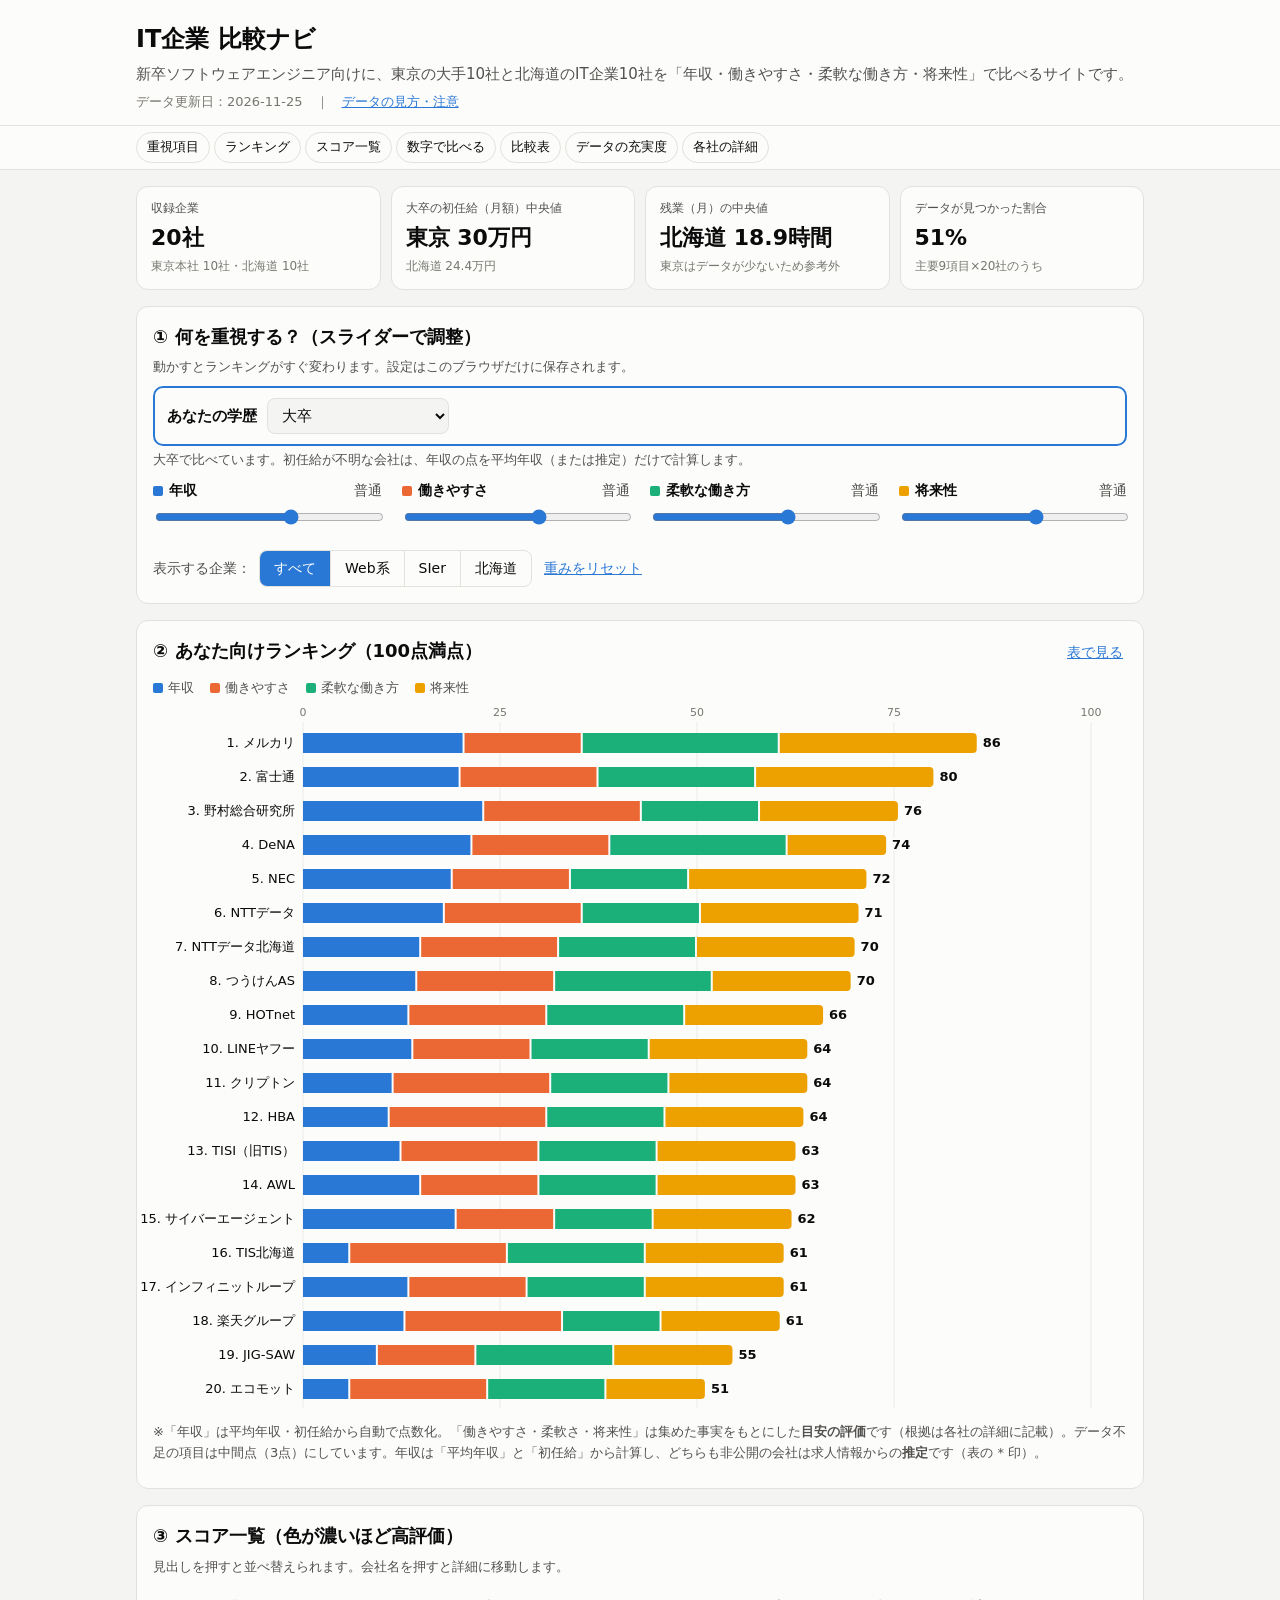
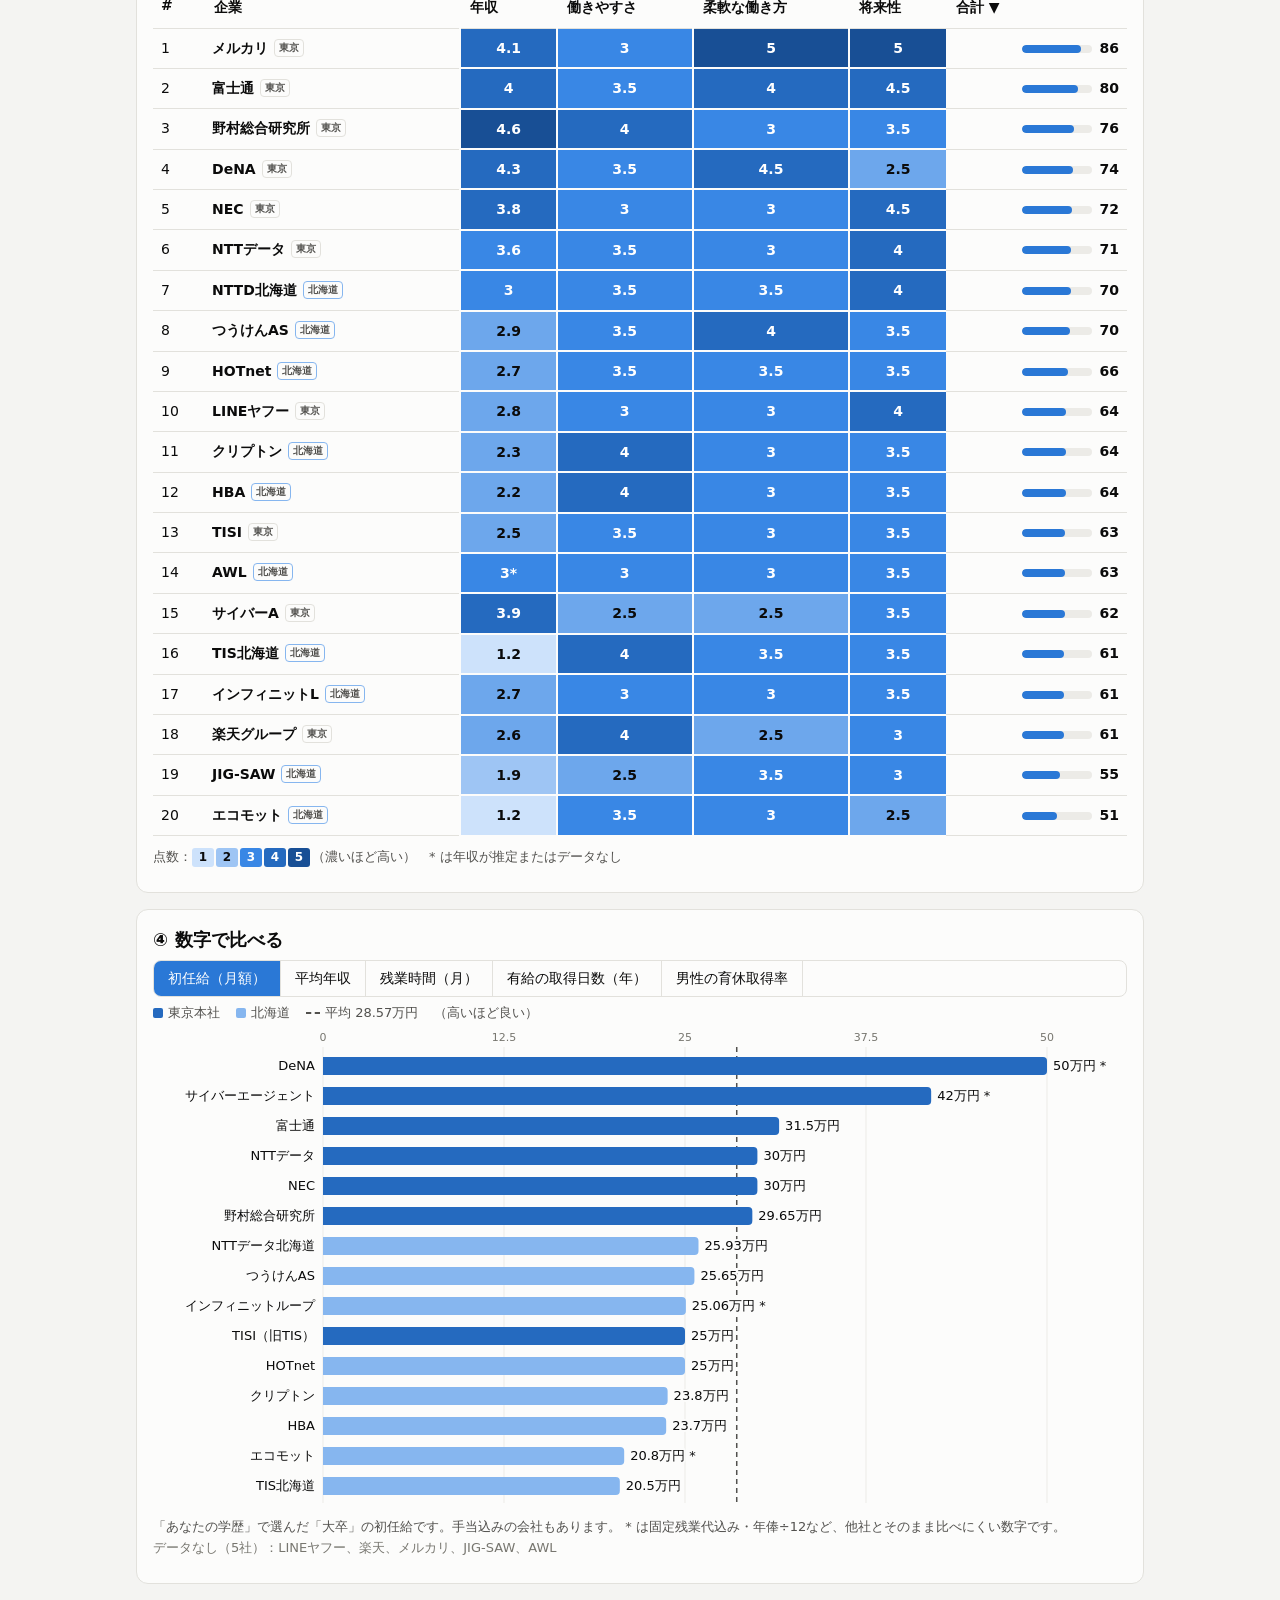
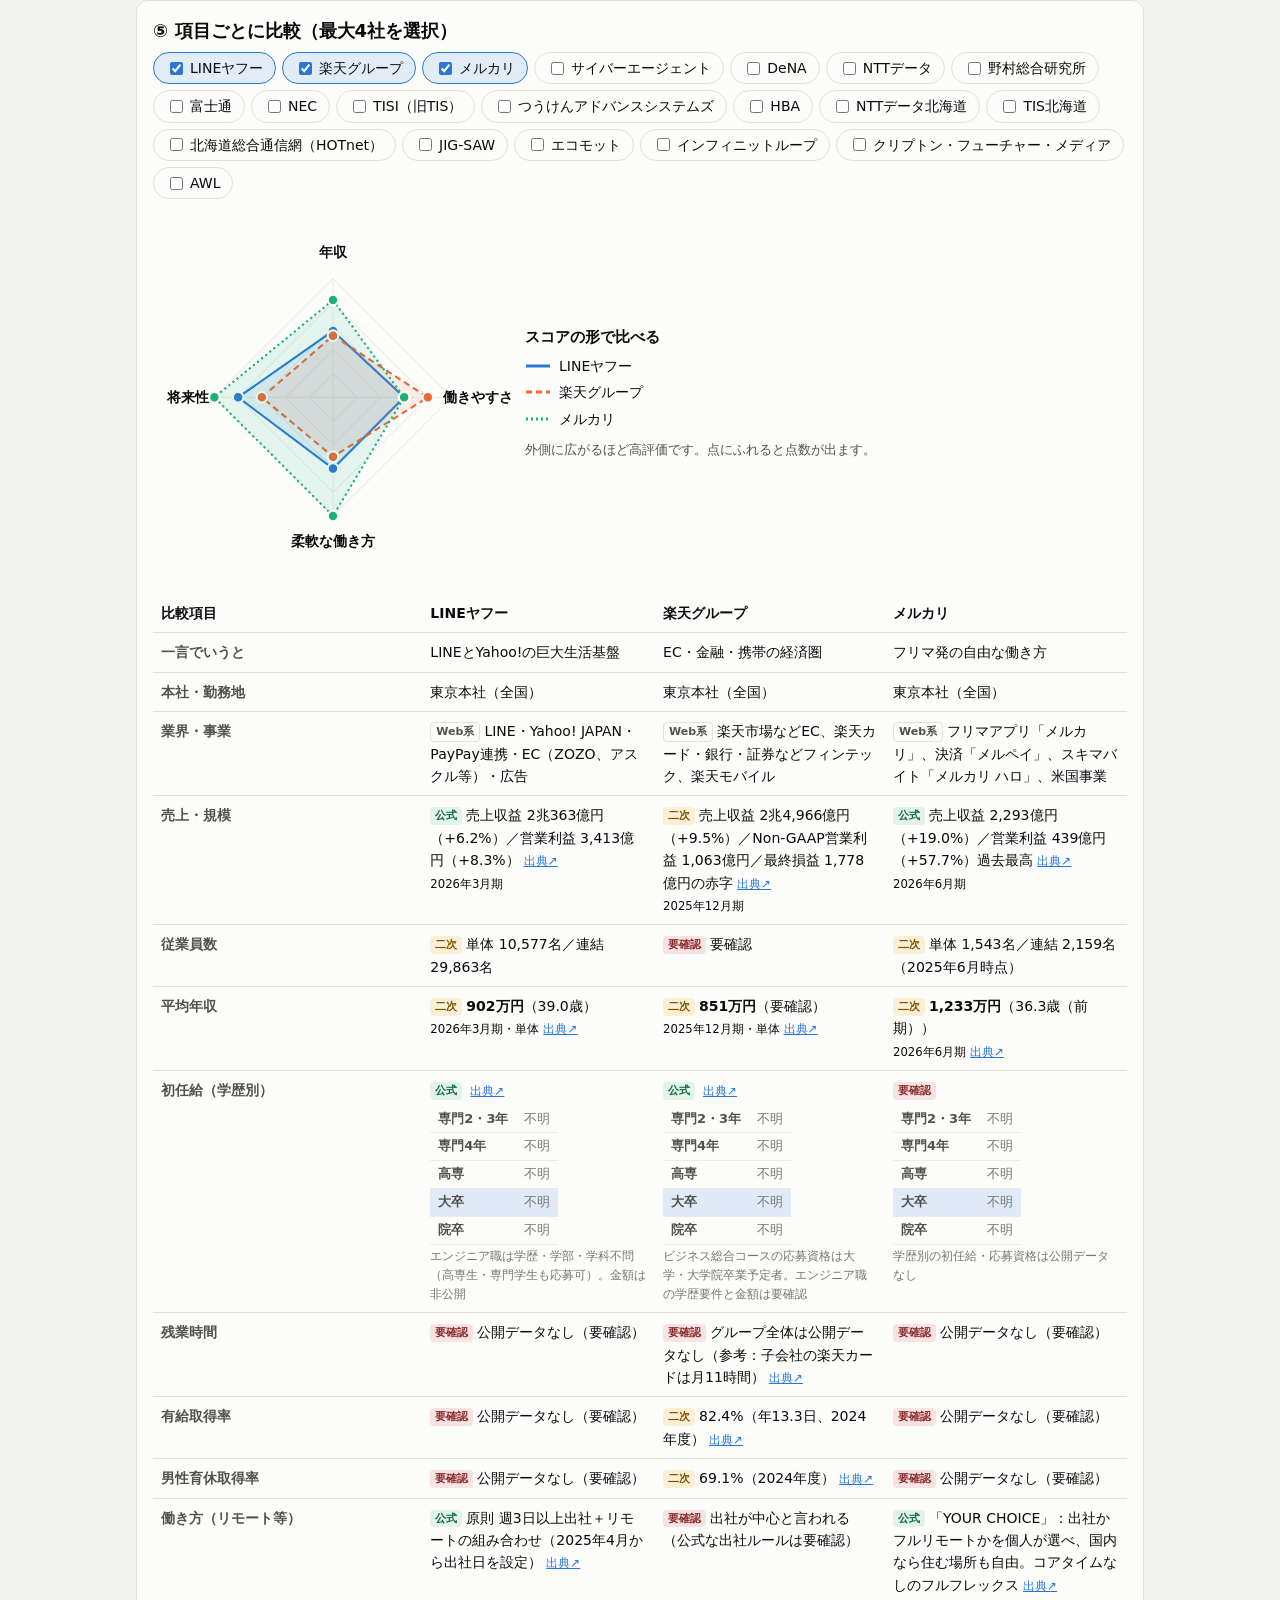
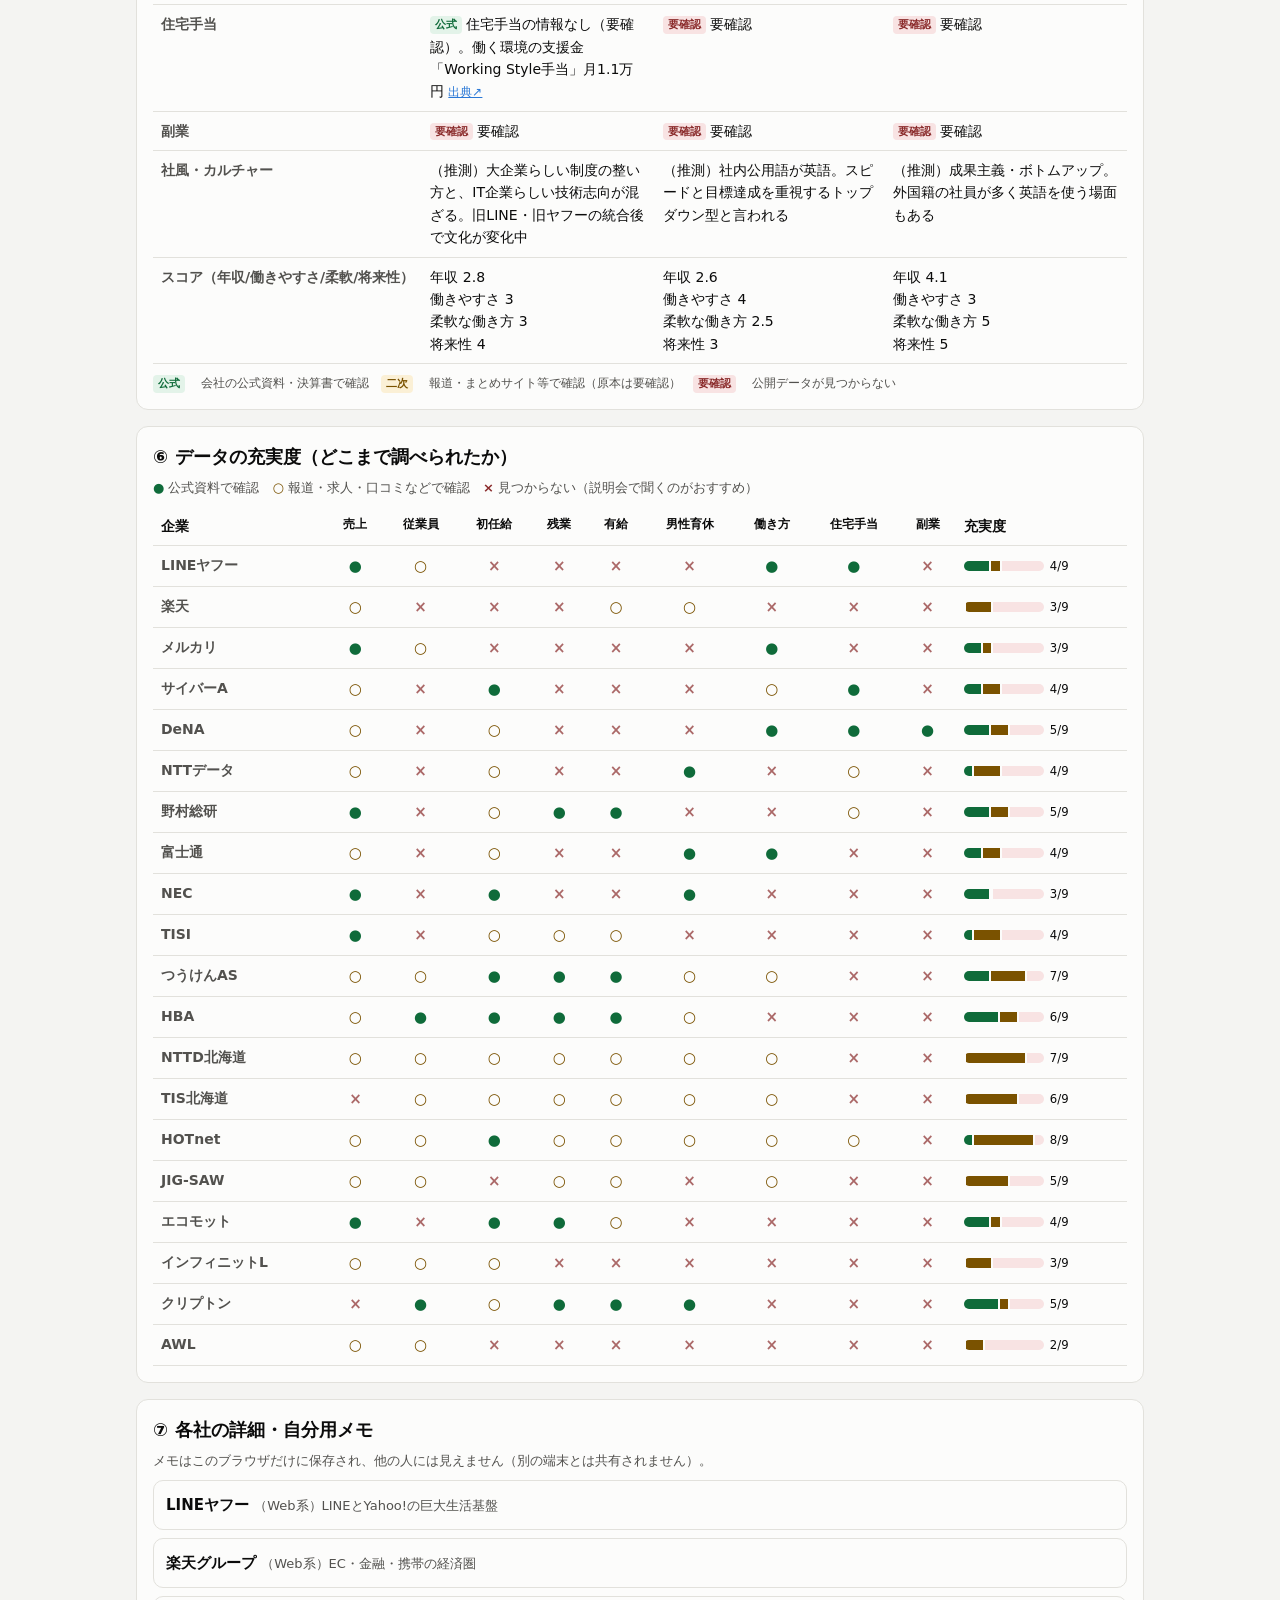
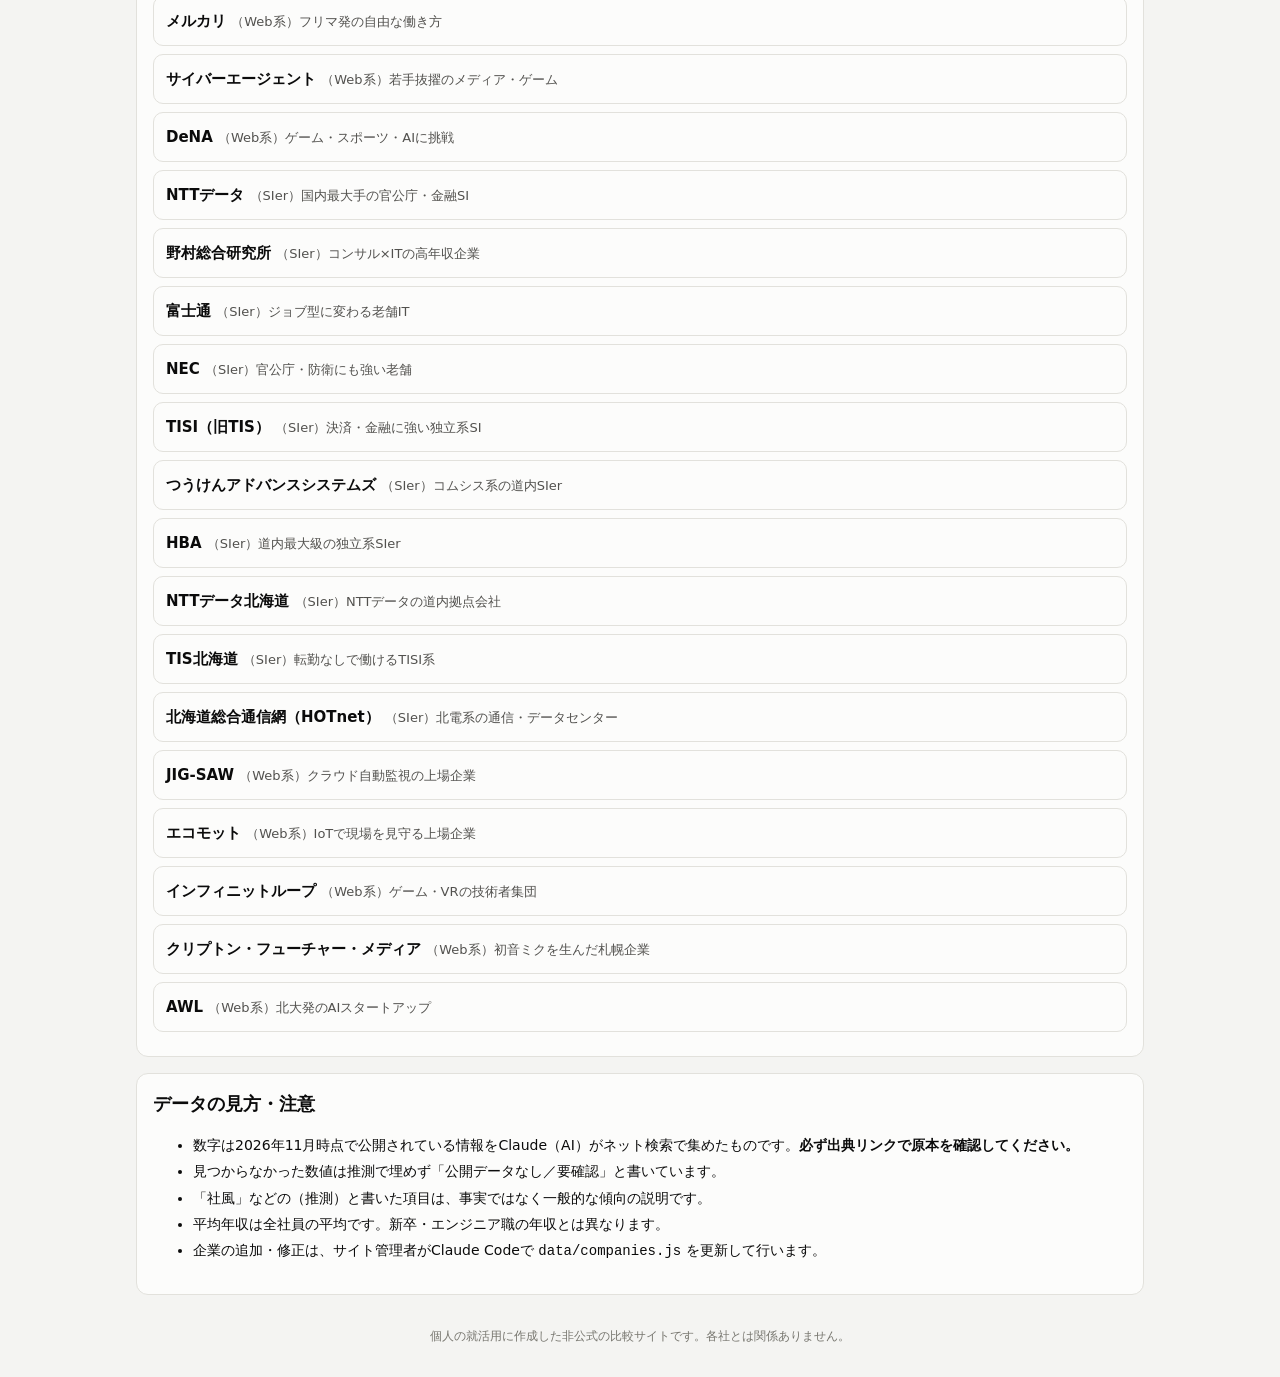
==== commit de319b8a: "学歴（専門2・3年制／専門4年制／高専／大卒／院卒）の切り替えを追加 - 20社の学歴別初任給と応募対象外の情報を追加 - 選んだ学歴で年収の点、ランキング、初任給グラフ、早見表を切り替え - 応募対" ====
--- a/index.html
+++ b/index.html
@@ -26,6 +26,11 @@
   <section class="panel" aria-labelledby="h-weights">
     <h2 id="h-weights">① 何を重視する？（スライダーで調整）</h2>
     <p class="hint">動かすとランキングがすぐ変わります。設定はこのブラウザだけに保存されます。</p>
+    <div class="edu-row">
+      <label for="eduSelect" class="edu-label">あなたの学歴</label>
+      <select id="eduSelect"></select>
+    </div>
+    <p class="hint" id="eduNote"></p>
     <div class="controls">
       <div id="weights" class="weights"></div>
       <div class="filter-row">
--- a/style.css
+++ b/style.css
@@ -213,3 +213,27 @@
   .heat-table th:first-child, .heat-table td:first-child { display: none; }
   .heat-table th[scope=row] { max-width: 7.5em; white-space: normal; }
 }
+
+.quick { margin: 4px 0 8px; }
+.quick-grid { display: grid; grid-template-columns: 1fr 1fr; gap: 10px; }
+.quick-col { border: 1px solid var(--border); border-radius: 10px; padding: 10px 12px; }
+.quick-col.good { border-left: 4px solid var(--official); background: color-mix(in srgb, var(--official-bg) 45%, transparent); }
+.quick-col.warn { border-left: 4px solid var(--secondary); background: color-mix(in srgb, var(--secondary-bg) 45%, transparent); }
+.quick-h { font-weight: 700; display: flex; align-items: center; gap: 6px; margin-bottom: 4px; }
+.qi { display: inline-flex; width: 20px; height: 20px; border-radius: 50%; align-items: center; justify-content: center; font-size: 12px; color: #fff; }
+.good .qi { background: var(--official); } .warn .qi { background: var(--secondary); }
+.quick-main { font-weight: 700; font-size: 14px; margin: 0 0 6px; }
+.quick ul { margin: 0; padding-left: 1.2em; font-size: 14px; }
+.quick li.none { color: var(--text-muted); list-style: none; margin-left: -1.2em; }
+@media (max-width: 600px) { .quick-grid { grid-template-columns: 1fr; } }
+
+.edu-row { display: flex; align-items: center; gap: 10px; flex-wrap: wrap; margin: 8px 0 2px; padding: 10px 12px; border: 2px solid var(--accent); border-radius: 10px; }
+.edu-label { font-weight: 700; }
+.edu-row select { font: inherit; font-size: 15px; padding: 6px 10px; border-radius: 8px; border: 1px solid var(--border); background: var(--page); color: var(--text-primary); min-height: 36px; }
+.edu-table { width: auto; margin-top: 4px; font-size: 13px; }
+.edu-table th, .edu-table td { padding: 3px 8px; border-bottom: 1px solid var(--grid); position: static !important; background: transparent !important; width: auto !important; min-width: 0 !important; }
+.edu-table tr.edu-on th, .edu-table tr.edu-on td { background: color-mix(in srgb, var(--accent) 14%, transparent) !important; }
+.edu-table th { color: var(--text-secondary); font-weight: 600; white-space: nowrap; }
+.edu-no { color: var(--unknown); font-weight: 700; }
+.edu-un { color: var(--text-muted); }
+.edu-note { display: block; color: var(--text-muted); font-size: 12px; margin-top: 2px; }
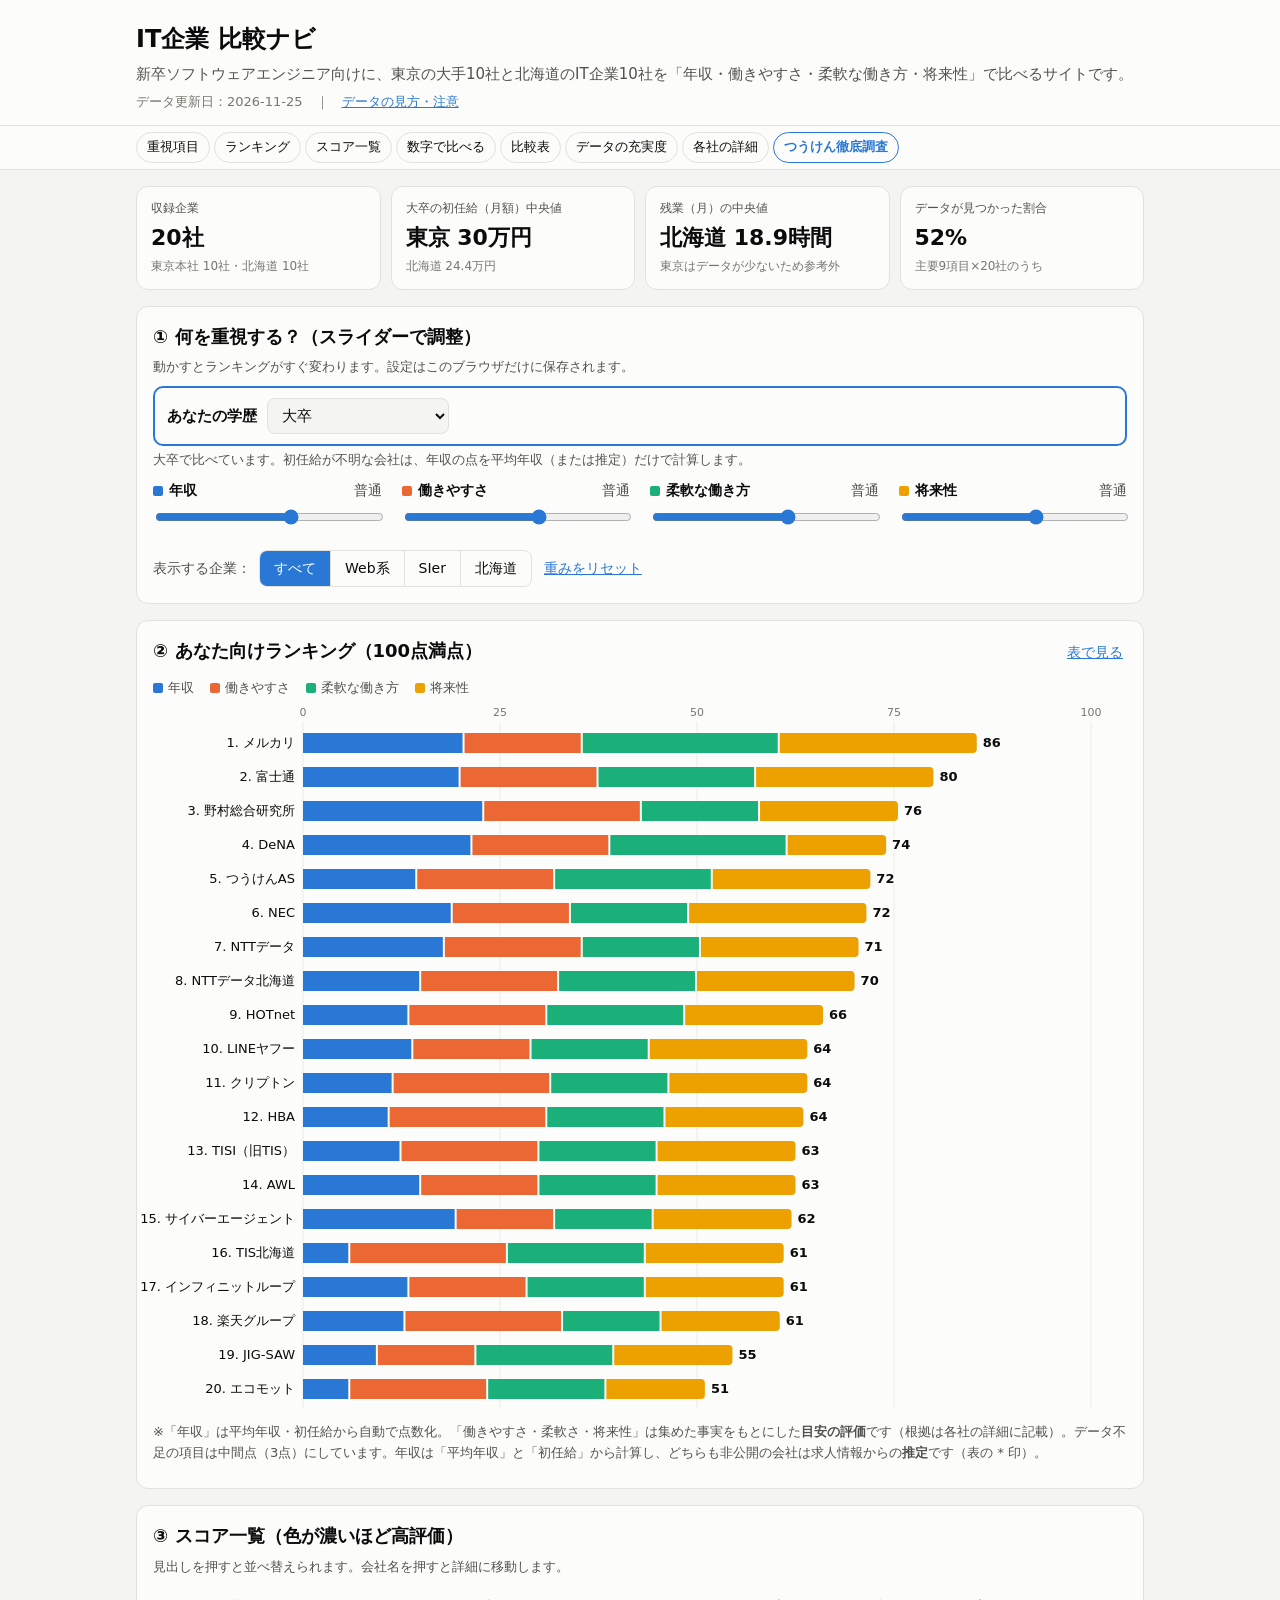
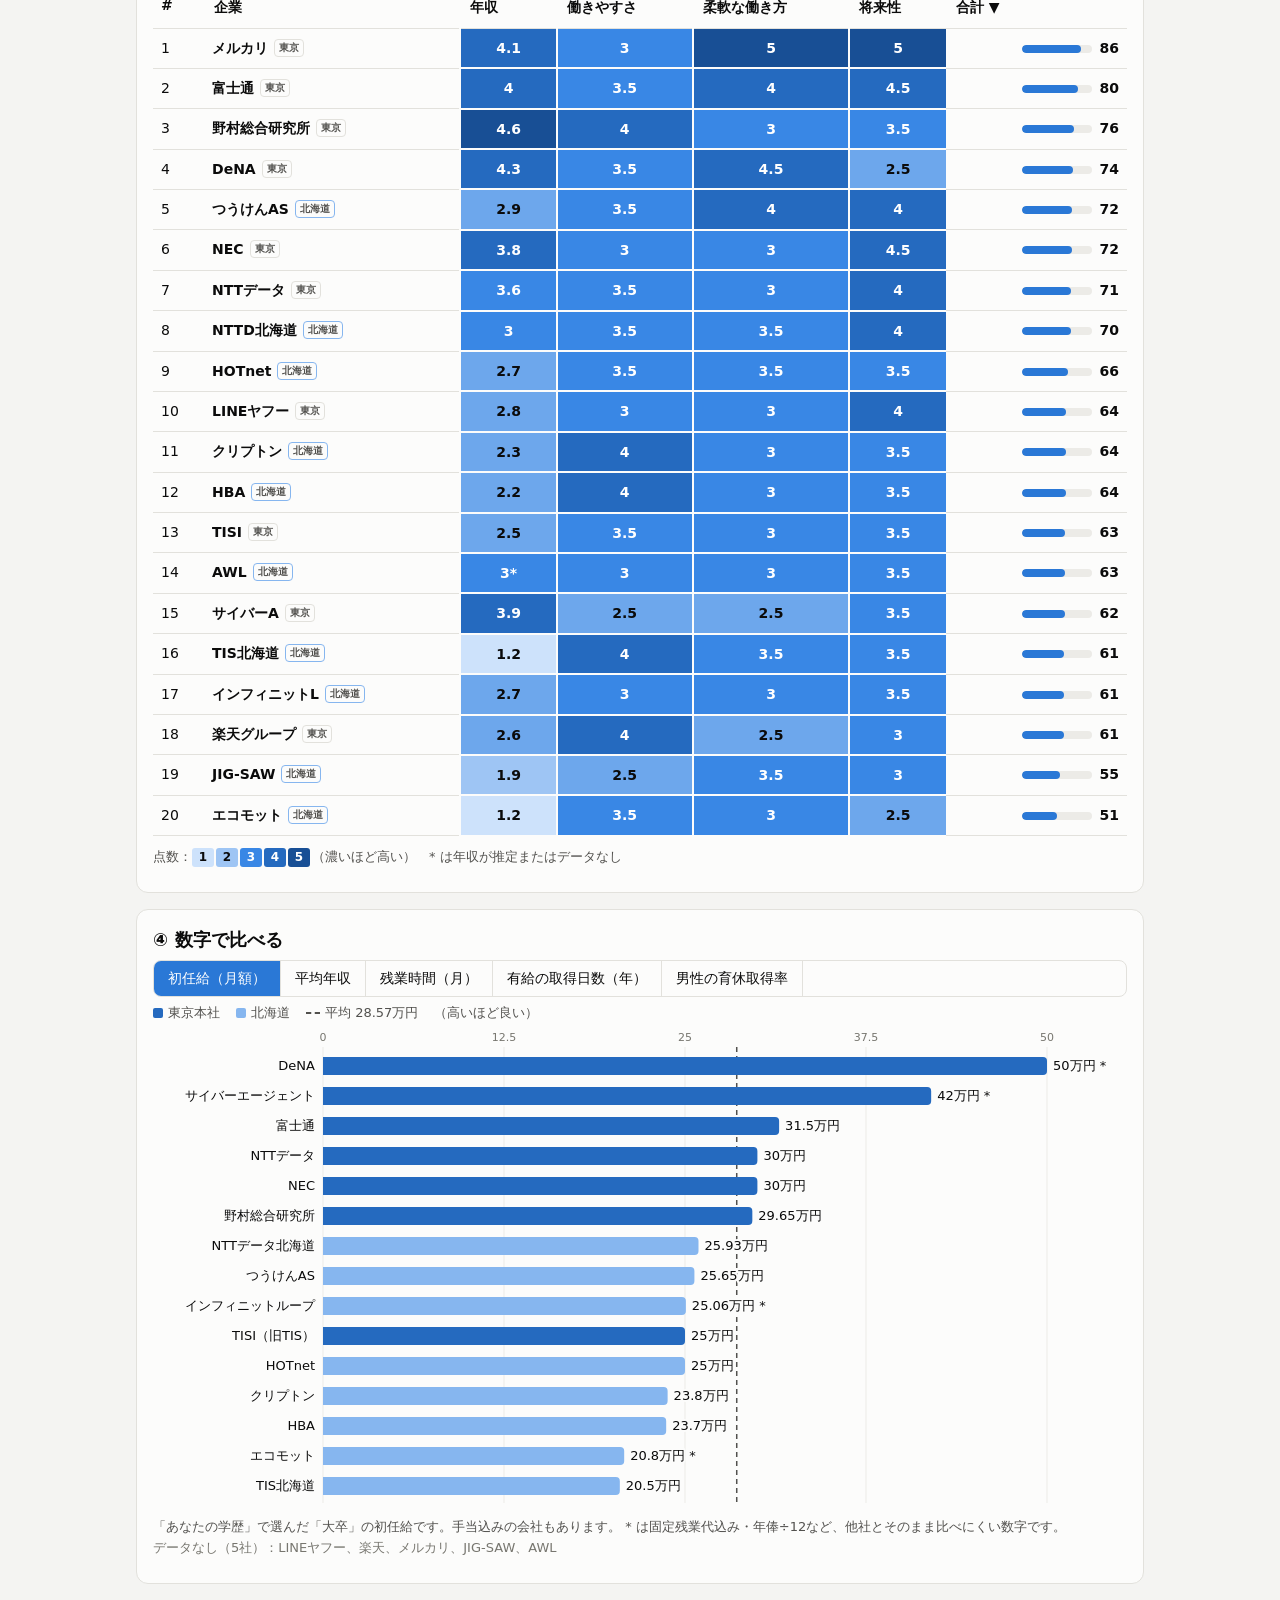
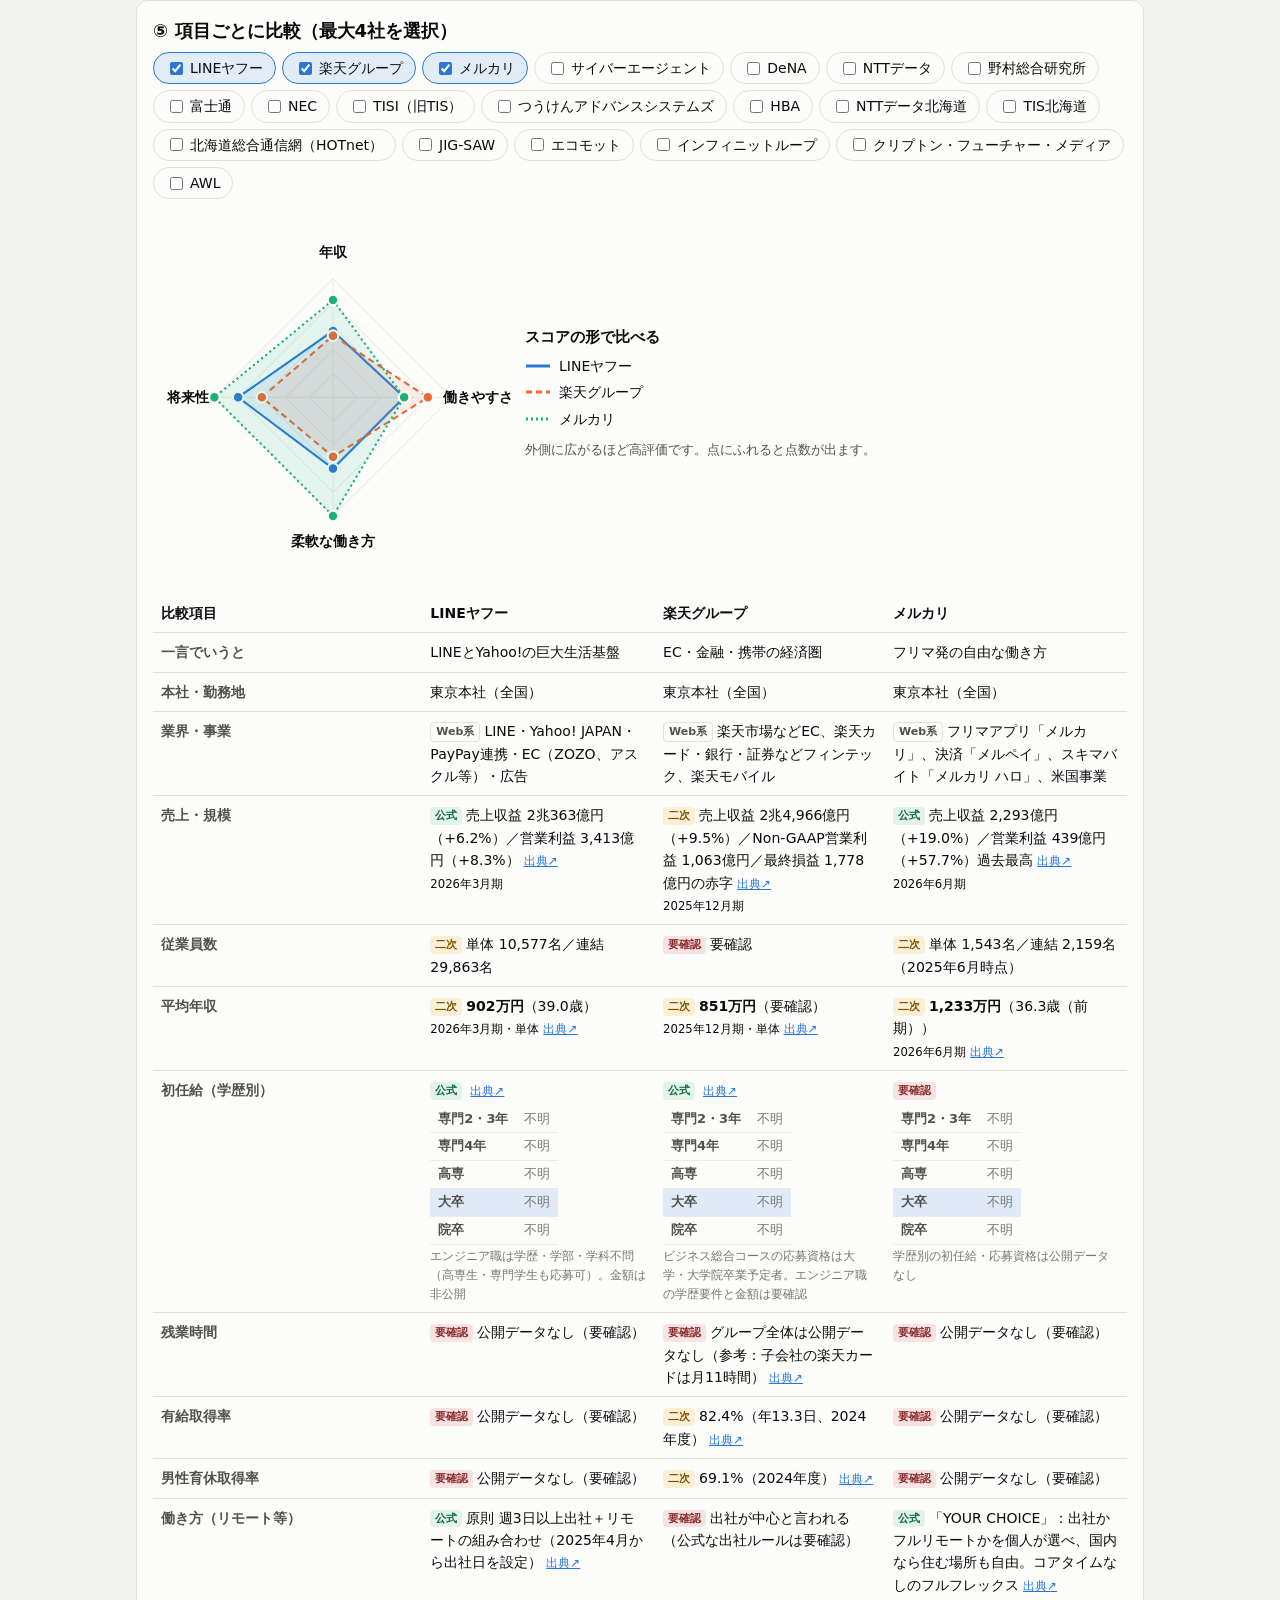
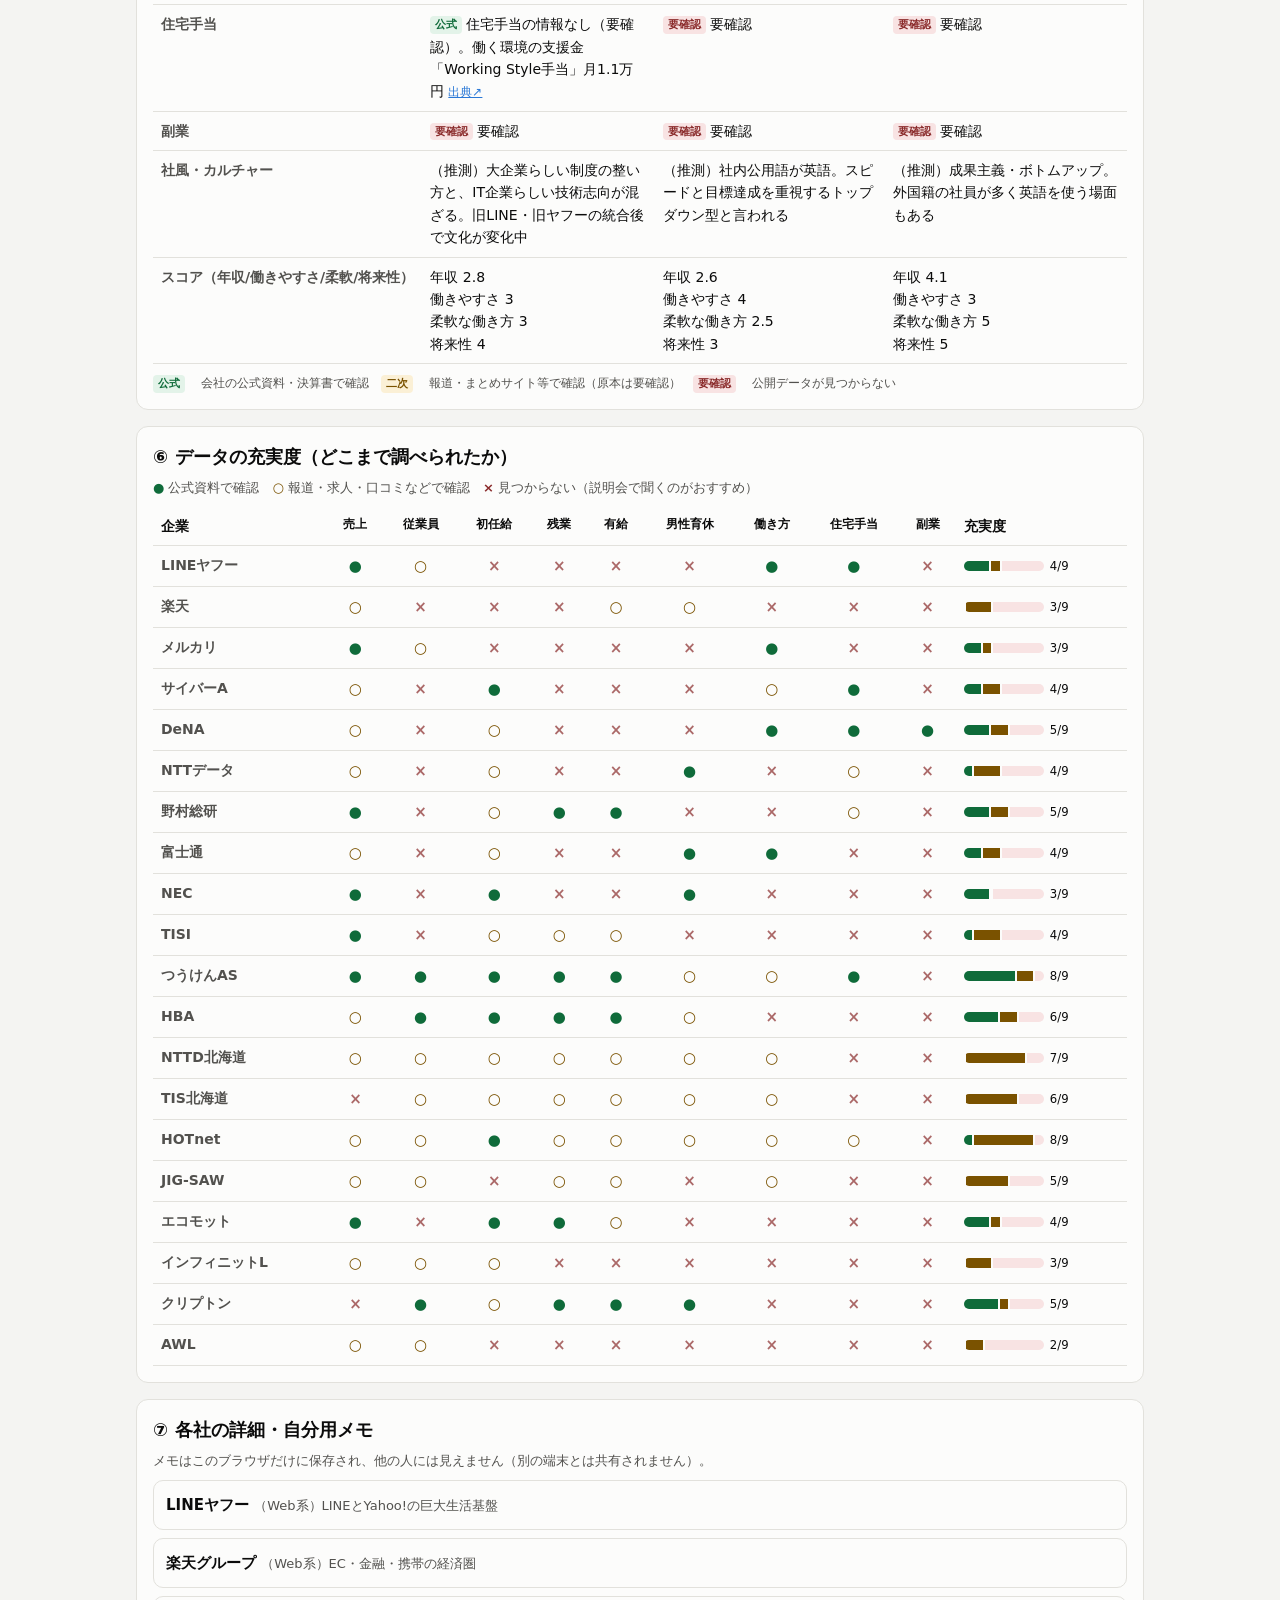
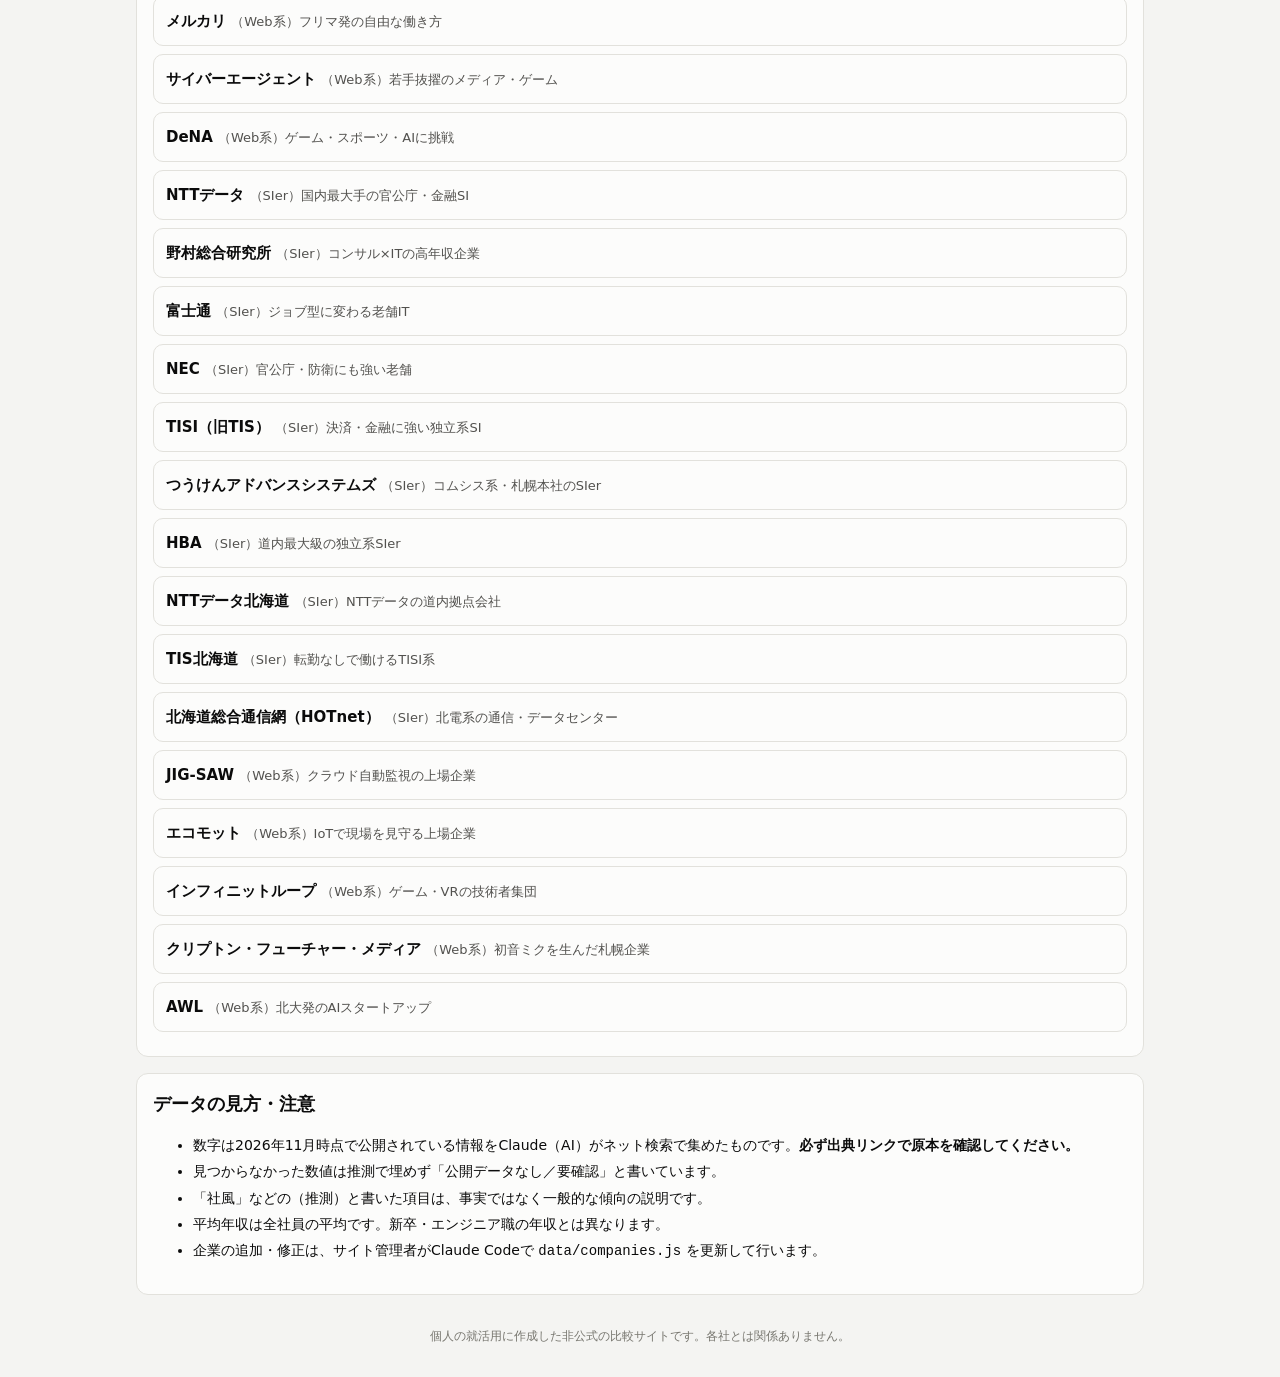
==== commit 721578c8: "つうけんアドバンスシステムズの徹底調査ページを追加 - 会社概要・事業・業績・給与・手当・働き方・育休・研修・口コミ・選考・将来性・不明点・出典を1ページに整理 - 企業データを最新化（売上142億円" ====
--- a/index.html
+++ b/index.html
@@ -18,7 +18,7 @@
 </header>
 
 <nav class="jump" aria-label="ページ内の移動"><div class="wrap">
-  <a href="#h-weights">重視項目</a><a href="#h-rank">ランキング</a><a href="#h-heat">スコア一覧</a><a href="#h-metric">数字で比べる</a><a href="#h-compare">比較表</a><a href="#h-coverage">データの充実度</a><a href="#h-detail">各社の詳細</a>
+  <a href="#h-weights">重視項目</a><a href="#h-rank">ランキング</a><a href="#h-heat">スコア一覧</a><a href="#h-metric">数字で比べる</a><a href="#h-compare">比較表</a><a href="#h-coverage">データの充実度</a><a href="#h-detail">各社の詳細</a><a href="tads.html" class="jump-hl">つうけん徹底調査</a>
 </div></nav>
 <main class="wrap">
   <section class="kpis" id="kpis" aria-label="全体の数字"></section>
--- a/style.css
+++ b/style.css
@@ -237,3 +237,7 @@
 .edu-no { color: var(--unknown); font-weight: 700; }
 .edu-un { color: var(--text-muted); }
 .edu-note { display: block; color: var(--text-muted); font-size: 12px; margin-top: 2px; }
+
+.deep-link { margin: 0 0 8px; }
+.deep-link a { display: inline-block; font-weight: 700; padding: 6px 12px; border: 2px solid var(--accent); border-radius: 8px; text-decoration: none; }
+.jump a.jump-hl { border-color: var(--accent); color: var(--accent); font-weight: 700; }
